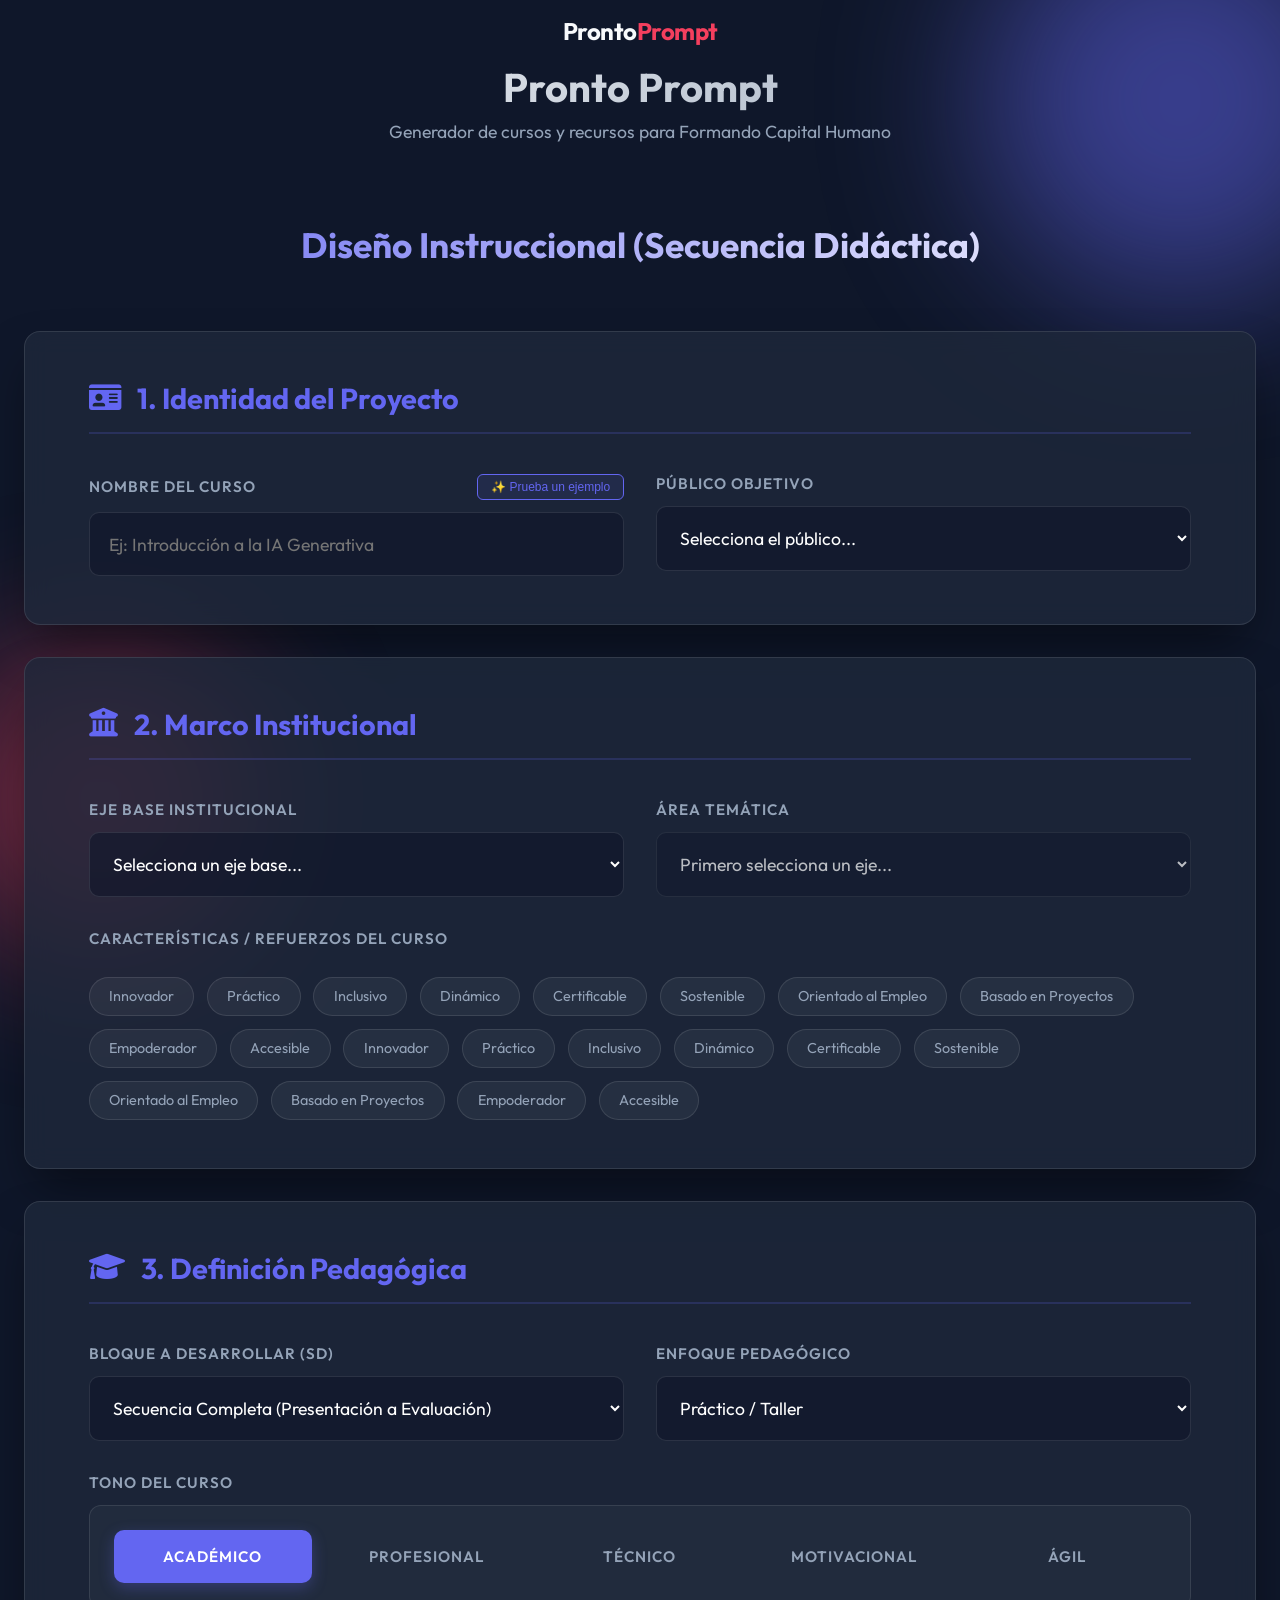
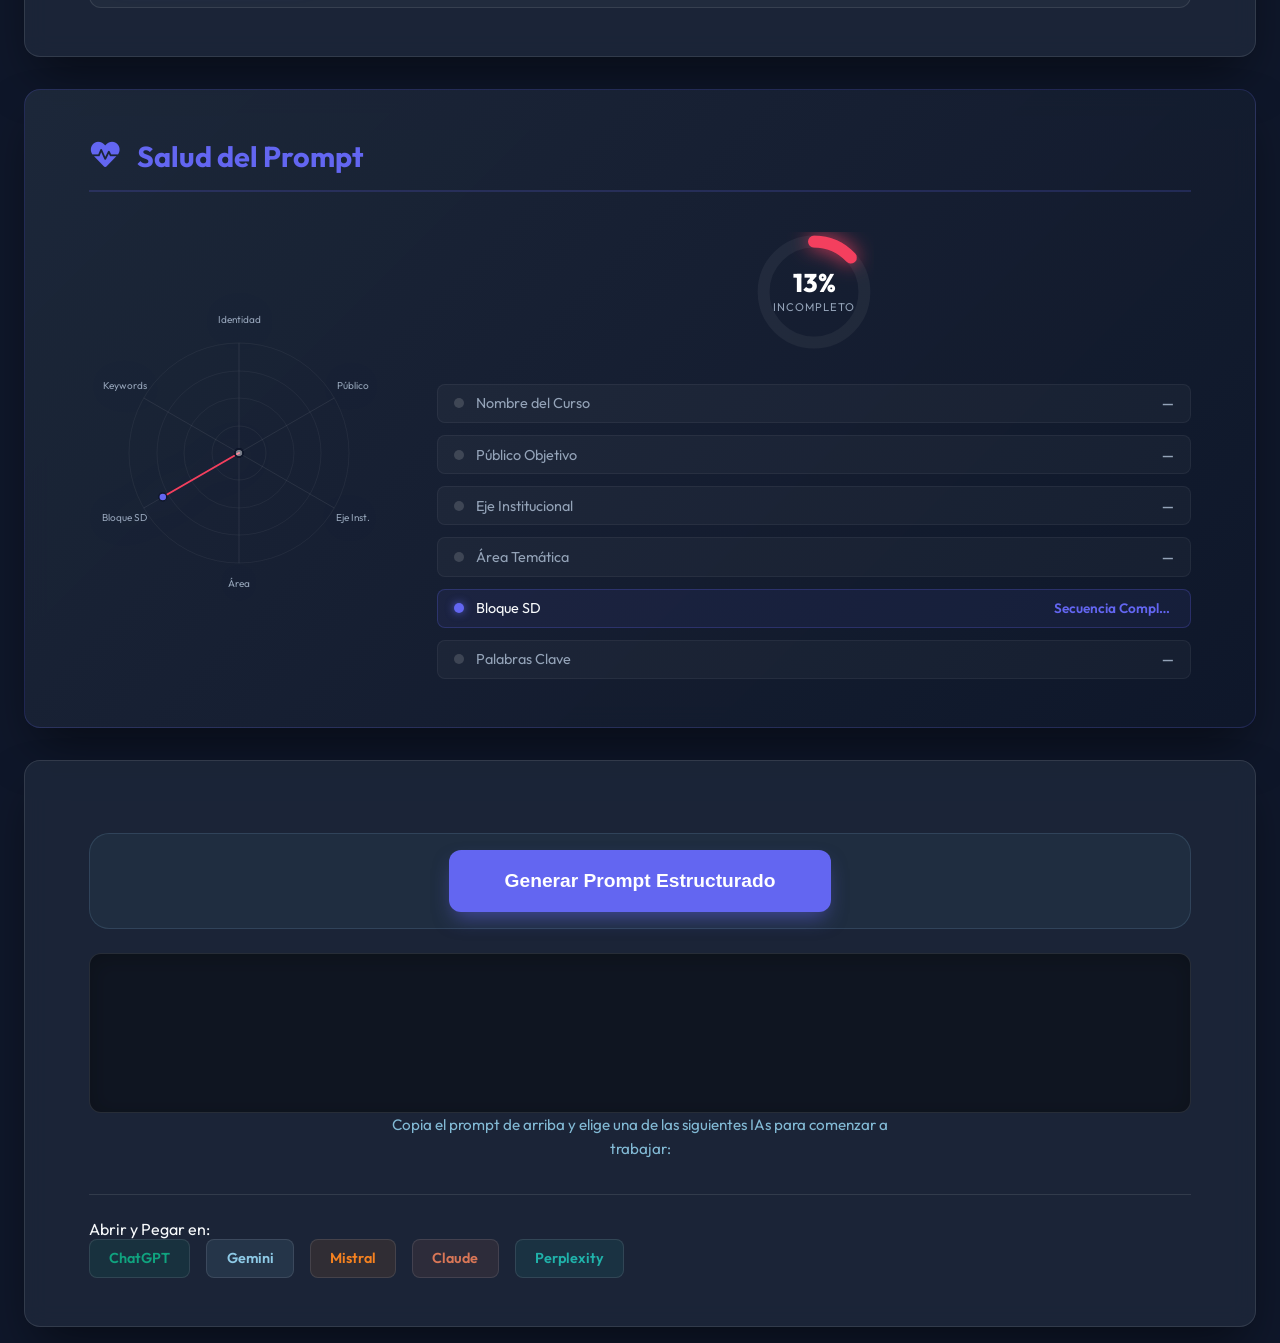
==== index.html @ 3f075fc4 "Add files via upload" ====
<!DOCTYPE html>
<html lang="es">

<head>
    <meta charset="UTF-8">
    <meta name="viewport" content="width=device-width, initial-scale=1.0">
    <title>Pronto Prompt | Formando Capital Humano</title>
    <link rel="stylesheet" href="style.css">
    <link rel="stylesheet" href="https://cdnjs.cloudflare.com/ajax/libs/font-awesome/6.0.0/css/all.min.css">
    <link rel="preconnect" href="https://fonts.googleapis.com">
    <link rel="preconnect" href="https://fonts.gstatic.com" crossorigin>
    <link href="https://fonts.googleapis.com/css2?family=Outfit:wght@300;400;600;700&display=swap" rel="stylesheet">
</head>

<body>
    <div class="background-blobs">
        <div class="blob blob-1"></div>
        <div class="blob blob-2"></div>
    </div>

    <main class="container">
        <div class="main-content">
            <header>
                <div class="logo">
                    <span class="logo-text">Pronto<span class="accent">Prompt</span></span>
                </div>
                <h1>Pronto Prompt</h1>
                <p class="subtitle">Generador de cursos y recursos para Formando Capital Humano</p>
            </header>

            <div class="section-header-main">
                <h2>Diseño Instruccional (Secuencia Didáctica)</h2>
            </div>

            <div class="sparkle-container" id="sparkle-suggestion"></div>

            <!-- Sección 1: Identidad -->
            <div class="form-card">
                <h3 class="section-title"><i class="fas fa-id-card"></i> 1. Identidad del Proyecto</h3>
                <div class="input-grid">
                    <div class="input-group">
                        <div class="label-row">
                            <label for="course-name">Nombre del Curso</label>
                            <button id="magic-fill" class="magic-btn" title="Autocompletar ejemplo">✨ Prueba
                                un ejemplo</button>
                        </div>
                        <input type="text" id="course-name" placeholder="Ej: Introducción a la IA Generativa" required>
                    </div>
                    <div class="input-group">
                        <label for="audience">Público Objetivo</label>
                        <select id="audience" required>
                            <option value="">Selecciona el público...</option>
                            <option value="beneficiarios de programas sociales">Beneficiarios de programas
                                sociales</option>
                            <option value="estudiantes">Estudiantes</option>
                            <option value="población en situación de vulnerabilidad">Población en situación
                                de vulnerabilidad</option>
                            <option value="jóvenes en búsqueda laboral">Jóvenes en búsqueda laboral</option>
                            <option value="emprendedores locales">Emprendedores locales</option>
                            <option value="adultos mayores">Adultos mayores</option>
                        </select>
                    </div>
                </div>
            </div>

            <!-- Sección 2: Marco Institucional -->
            <div class="form-card">
                <h3 class="section-title"><i class="fas fa-university"></i> 2. Marco Institucional</h3>
                <div class="input-grid">
                    <div class="input-group">
                        <label for="eje-base">Eje Base Institucional</label>
                        <select id="eje-base" required>
                            <option value="">Selecciona un eje base...</option>
                            <option value="primera-infancia">Primera infancia</option>
                            <option value="ninez-adolescencia">Niñez, adolescencia y juventud</option>
                            <option value="promocion-humana">Promoción humana</option>
                            <option value="adultos-mayores">Adultos mayores</option>
                            <option value="alimentacion-nutricion">Alimentación y nutrición</option>
                        </select>
                    </div>

                    <div class="input-group">
                        <label for="area-tematica">Área Temática</label>
                        <select id="area-tematica" required disabled>
                            <option value="">Primero selecciona un eje...</option>
                        </select>
                    </div>

                    <div class="input-group full-width">
                        <label>Características / Refuerzos del Curso</label>
                        <div id="keyword-container" class="keyword-container">
                            <span class="keyword-tag" data-value="Innovador">Innovador</span>
                            <span class="keyword-tag" data-value="Práctico">Práctico</span>
                            <span class="keyword-tag" data-value="Inclusivo">Inclusivo</span>
                            <span class="keyword-tag" data-value="Dinámico">Dinámico</span>
                            <span class="keyword-tag" data-value="Certificable">Certificable</span>
                            <span class="keyword-tag" data-value="Sostenible">Sostenible</span>
                            <span class="keyword-tag" data-value="Orientado al Empleo">Orientado al
                                Empleo</span>
                            <span class="keyword-tag" data-value="Basado en Proyectos">Basado en
                                Proyectos</span>
                            <span class="keyword-tag" data-value="Empoderador">Empoderador</span>
                            <span class="keyword-tag" data-value="Accesible">Accesible</span>
                        </div>
                    </div>
                </div>
            </div>

            <!-- Sección 3: Definición Pedagógica -->
            <div class="form-card">
                <h3 class="section-title"><i class="fas fa-graduation-cap"></i> 3. Definición Pedagógica
                </h3>
                <div class="input-grid">
                    <div class="input-group">
                        <label for="block">Bloque a Desarrollar (SD)</label>
                        <select id="block" required>
                            <option value="estructura-completa">Secuencia Completa (Presentación a
                                Evaluación)</option>
                            <option value="presentacion">Presentación y Guía SD</option>
                            <option value="bloque-1">Bloque I: Módulos PDF</option>
                            <option value="bloque-2">Bloque II: Guion Audiovisual</option>
                            <option value="evaluacion">Evaluación Integradora</option>
                        </select>
                    </div>

                    <div class="input-group">
                        <label for="pedagogy">Enfoque Pedagógico</label>
                        <select id="pedagogy">
                            <option value="práctico y basado en talleres">Práctico / Taller</option>
                            <option value="teórico y conceptual">Teórico / Analítico</option>
                            <option value="lúdico y dinámico">Lúdico / Dinámico</option>
                            <option value="vivencial y reflexivo">Vivencial / Reflexivo</option>
                        </select>
                    </div>

                    <div class="input-group full-width">
                        <label>Tono del Curso</label>
                        <div class="tone-selector">
                            <input type="radio" id="tone-academic" name="tone" value="académico y formal" checked>
                            <label for="tone-academic">Académico</label>
                            <input type="radio" id="tone-professional" name="tone" value="profesional y ejecutivo">
                            <label for="tone-professional">Profesional</label>
                            <input type="radio" id="tone-technical" name="tone" value="técnico y preciso">
                            <label for="tone-technical">Técnico</label>
                            <input type="radio" id="tone-motivational" name="tone" value="claro, motivador y cercano">
                            <label for="tone-motivational">Motivacional</label>
                            <input type="radio" id="tone-agile" name="tone" value="ágil y práctico">
                            <label for="tone-agile">Ágil</label>
                        </div>
                    </div>
                </div>
            </div>

            <!-- Widget: Salud del Prompt -->
            <div class="form-card health-widget-card">
                <h3 class="section-title"><i class="fas fa-heartbeat"></i> Salud del Prompt</h3>
                <div class="health-widget-layout">
                    <!-- Radar Chart -->
                    <div class="radar-wrapper">
                        <svg id="radar-chart" viewBox="0 0 300 300" width="300" height="300"
                            xmlns="http://www.w3.org/2000/svg">
                            <!-- Grid circles -->
                            <circle cx="150" cy="150" r="110" fill="none" stroke="rgba(255,255,255,0.05)"
                                stroke-width="1" />
                            <circle cx="150" cy="150" r="82" fill="none" stroke="rgba(255,255,255,0.05)"
                                stroke-width="1" />
                            <circle cx="150" cy="150" r="55" fill="none" stroke="rgba(255,255,255,0.05)"
                                stroke-width="1" />
                            <circle cx="150" cy="150" r="27" fill="none" stroke="rgba(255,255,255,0.05)"
                                stroke-width="1" />
                            <!-- Axis lines will be rendered by JS -->
                            <g id="radar-axes"></g>
                            <!-- Data polygon -->
                            <polygon id="radar-polygon" points="" fill="rgba(99,102,241,0.25)" stroke="#6366f1"
                                stroke-width="2" stroke-linejoin="round" />
                            <!-- Data points -->
                            <g id="radar-points"></g>
                            <!-- Labels -->
                            <g id="radar-labels"></g>
                        </svg>
                    </div>
                    <!-- Score Breakdown -->
                    <div class="health-metrics">
                        <div class="health-score-circle">
                            <svg viewBox="0 0 100 100" width="120" height="120">
                                <circle cx="50" cy="50" r="42" fill="none" stroke="rgba(255,255,255,0.05)"
                                    stroke-width="10" />
                                <circle id="score-arc" cx="50" cy="50" r="42" fill="none" stroke="#6366f1"
                                    stroke-width="10" stroke-linecap="round" stroke-dasharray="264"
                                    stroke-dashoffset="264" transform="rotate(-90 50 50)"
                                    style="transition: stroke-dashoffset 0.8s cubic-bezier(0.4,0,0.2,1), stroke 0.5s ease; filter: drop-shadow(0 0 8px #6366f1)" />
                            </svg>
                            <div class="score-label">
                                <span id="score-number">0%</span>
                                <small id="score-status">Incompleto</small>
                            </div>
                        </div>
                        <div class="metrics-list">
                            <div class="metric-item" id="metric-nombre">
                                <span class="metric-dot inactive"></span>
                                <span class="metric-name">Nombre del Curso</span>
                                <span class="metric-val">—</span>
                            </div>
                            <div class="metric-item" id="metric-publico">
                                <span class="metric-dot inactive"></span>
                                <span class="metric-name">Público Objetivo</span>
                                <span class="metric-val">—</span>
                            </div>
                            <div class="metric-item" id="metric-eje">
                                <span class="metric-dot inactive"></span>
                                <span class="metric-name">Eje Institucional</span>
                                <span class="metric-val">—</span>
                            </div>
                            <div class="metric-item" id="metric-area">
                                <span class="metric-dot inactive"></span>
                                <span class="metric-name">Área Temática</span>
                                <span class="metric-val">—</span>
                            </div>
                            <div class="metric-item" id="metric-bloque">
                                <span class="metric-dot inactive"></span>
                                <span class="metric-name">Bloque SD</span>
                                <span class="metric-val">—</span>
                            </div>
                            <div class="metric-item" id="metric-keywords">
                                <span class="metric-dot inactive"></span>
                                <span class="metric-name">Palabras Clave</span>
                                <span class="metric-val">—</span>
                            </div>
                        </div>
                    </div>
                </div>
            </div>

            <section id="result-section" class="result-card">
                <div class="result-actions">
                    <button id="generate-btn" class="primary-btn large">Generar Prompt Estructurado</button>
                </div>

                <div class="prompt-output" id="prompt-output"></div>

                <div id="copy-container" class="copy-container hidden">
                    <button id="copy-btn" class="primary-btn large secondary">Copiar Prompt</button>
                </div>

                <div id="ai-actions" class="hidden">
                    <p class="copy-instruction">Copia el prompt de arriba y elige una de las siguientes IAs para
                        comenzar a trabajar:</p>
                </div>

                <div id="ai-links" class="ai-links hidden">
                    <p>Abrir y Pegar en:</p>
                    <div class="links-grid">
                        <a href="https://chat.openai.com" target="_blank" class="ai-link-btn gpt">ChatGPT</a>
                        <a href="https://gemini.google.com" target="_blank" class="ai-link-btn gemini">Gemini</a>
                        <a href="https://mistral.ai" target="_blank" class="ai-link-btn mistral">Mistral</a>
                        <a href="https://claude.ai" target="_blank" class="ai-link-btn claude">Claude</a>
                        <a href="https://www.perplexity.ai" target="_blank"
                            class="ai-link-btn perplexity">Perplexity</a>
                    </div>
                </div>
            </section>
    </main>


    <script src="script.js"></script>
</body>

</html>
---- style.css ----
:root {
    --primary: #6366f1;
    --primary-hover: #4f46e5;
    --accent: #f43f5e;
    --bg-dark: #0f172a;
    --surface: #1e293b;
    --card-bg: rgba(30, 41, 59, 0.8);
    --text-main: #f8fafc;
    --text-muted: #94a3b8;
    --border: rgba(255, 255, 255, 0.1);
    --radius: 16px;
    --celeste: #8ecae6;
    --shadow: 0 10px 30px -5px rgba(0, 0, 0, 0.3);
}

* {
    margin: 0;
    padding: 0;
    box-sizing: border-box;
}

body {
    font-family: 'Outfit', sans-serif;
    background-color: var(--bg-dark);
    color: var(--text-main);
    min-height: 100vh;
    display: flex;
    justify-content: center;
    width: 100%;
    margin: 0;
    overflow-x: hidden;
}

.background-blobs {
    position: fixed;
    top: 0;
    left: 0;
    width: 100%;
    height: 100%;
    z-index: -1;
    filter: blur(80px);
    opacity: 0.5;
}

.blob {
    position: absolute;
    border-radius: 50%;
}

.blob-1 {
    width: 400px;
    height: 400px;
    background: var(--primary);
    top: -100px;
    right: -100px;
    animation: move 20s infinite alternate;
}

.blob-2 {
    width: 300px;
    height: 300px;
    background: var(--accent);
    bottom: -50px;
    left: -50px;
    animation: move 15s infinite alternate-reverse;
}

@keyframes move {
    from {
        transform: translate(0, 0);
    }

    to {
        transform: translate(100px, 100px);
    }
}

.container {
    width: 100%;
    max-width: 100% !important;
    padding: 1rem 1.5rem;
    display: flex;
    flex-direction: column;
    gap: 2rem;
    margin: 0;
}



.sparkle-container {
    position: absolute;
    top: 5px;
    right: 5px;
    display: flex;
    gap: 0.5rem;
    pointer-events: none;
}

@keyframes fadeInLeft {
    from {
        opacity: 0;
        transform: translateX(-30px);
    }

    to {
        opacity: 1;
        transform: translateX(0);
    }
}

.main-content {
    display: flex;
    flex-direction: column;
    gap: 2rem;
}

header {
    text-align: center;
    margin-bottom: 3rem;
    animation: fadeInDown 0.8s ease-out;
}

.logo {
    display: flex;
    justify-content: center;
    margin-bottom: 1rem;
}

.logo-text {
    font-size: 1.5rem;
    font-weight: 700;
    letter-spacing: -0.5px;
}

.accent {
    color: var(--accent);
}

header h1 {
    font-size: 2.5rem;
    font-weight: 700;
    margin-bottom: 0.5rem;
    background: linear-gradient(135deg, #fff 0%, #94a3b8 100%);
    -webkit-background-clip: text;
    background-clip: text;
    -webkit-text-fill-color: transparent;
}

header .subtitle {
    color: var(--text-muted);
    font-size: 1.1rem;
}

.generator-card,
.result-card,
.form-card {
    background: var(--card-bg);
    backdrop-filter: blur(12px);
    border: 1px solid var(--border);
    border-radius: var(--radius);
    padding: 3rem 4rem;
    box-shadow: 0 25px 50px -12px rgba(0, 0, 0, 0.5);
    animation: scaleIn 0.5s ease-out;
    position: relative;
    width: 100%;
    max-width: none !important;
    box-sizing: border-box;
}

.section-header-main {
    text-align: center;
    margin-bottom: 2rem;
    width: 100%;
}

.section-header-main h2 {
    font-size: 2.2rem;
    background: linear-gradient(135deg, var(--primary) 0%, #fff 100%);
    -webkit-background-clip: text;
    background-clip: text;
    -webkit-text-fill-color: transparent;
    font-weight: 700;
}

.form-sections {
    display: flex;
    flex-direction: column;
    gap: 2.5rem;
}

.form-card:hover {
    background: rgba(45, 55, 72, 0.9);
    transform: translateY(-5px);
    box-shadow: 0 30px 60px -12px rgba(0, 0, 0, 0.6);
}

.section-title {
    font-size: 1.8rem;
    color: var(--primary);
    margin-bottom: 2.5rem;
    display: flex;
    align-items: center;
    gap: 1rem;
    border-bottom: 2px solid rgba(99, 102, 241, 0.2);
    padding-bottom: 1rem;
}

.input-grid {
    display: grid;
    grid-template-columns: repeat(2, 1fr);
    gap: 2rem;
}

/* Responsividad Avanzada */
@media (max-width: 1200px) {
    .container {
        display: flex;
        flex-direction: column;
    }

    .main-content {
        order: 1;
    }
}

@media (max-width: 1024px) {
    .container {
        padding: 1.5rem;
    }
}

@media (max-width: 992px) {

    .generator-card,
    .result-card {
        padding: 2.5rem;
    }
}

@media (max-width: 768px) {
    .container {
        padding: 1rem;
    }

    .dashboard-card,
    .generator-card,
    .result-card {
        padding: 1.5rem;
    }

    header h1 {
        font-size: 2rem;
    }

    .input-grid {
        grid-template-columns: 1fr;
    }

    .form-card {
        padding: 1.5rem;
    }

    .section-title {
        font-size: 1.1rem;
    }
}

@media (max-width: 320px) {
    .container {
        padding: 0.5rem;
    }

    header h1 {
        font-size: 1.5rem;
    }

    .dashboard-card,
    .generator-card,
    .result-card {
        padding: 1rem;
        border-radius: 10px;
    }

    .primary-btn.large {
        padding: 1rem;
        font-size: 1rem;
        min-width: 100%;
    }
}

.input-group {
    display: flex;
    flex-direction: column;
    gap: 0.8rem;
}

.input-group.full-width {
    grid-column: 1 / -1;
}

.label-row {
    display: flex;
    justify-content: space-between;
    align-items: center;
}

label {
    font-weight: 600;
    font-size: 0.95rem;
    color: var(--text-muted);
    text-transform: uppercase;
    letter-spacing: 1px;
}

.magic-btn {
    background: rgba(99, 102, 241, 0.1);
    border: 1px solid var(--primary);
    color: var(--primary);
    padding: 0.3rem 0.8rem;
    border-radius: 6px;
    font-size: 0.75rem;
    cursor: pointer;
    transition: all 0.3s ease;
}

.magic-btn:hover {
    background: var(--primary);
    color: white;
    box-shadow: 0 0 15px rgba(99, 102, 241, 0.4);
}

input,
textarea,
select {
    background: rgba(15, 23, 42, 0.6);
    border: 1px solid var(--border);
    border-radius: 10px;
    padding: 1.2rem;
    color: #fff;
    font-family: inherit;
    font-size: 1.1rem;
    transition: all 0.3s ease;
    width: 100%;
}

input:focus,
textarea:focus,
select:focus {
    outline: none;
    border-color: var(--primary);
    box-shadow: 0 0 0 4px rgba(99, 102, 241, 0.15);
    background: rgba(15, 23, 42, 0.8);
}

.keyword-container {
    display: flex;
    flex-wrap: wrap;
    gap: 0.8rem;
    margin-top: 0.8rem;
}

.keyword-tag {
    background: rgba(255, 255, 255, 0.05);
    border: 1px solid var(--border);
    padding: 0.6rem 1.2rem;
    border-radius: 25px;
    font-size: 0.9rem;
    color: var(--text-muted);
    cursor: pointer;
    transition: all 0.3s ease;
}

.keyword-tag:hover {
    background: rgba(255, 255, 255, 0.1);
    border-color: rgba(99, 102, 241, 0.4);
    transform: translateY(-2px);
}

.keyword-tag.active {
    background: var(--primary);
    color: white;
    box-shadow: 0 5px 15px rgba(99, 102, 241, 0.4);
    border-color: transparent;
}

.tone-selector {
    display: flex;
    flex-wrap: wrap;
    background: rgba(0, 0, 0, 0.3);
    padding: 0.6rem;
    border-radius: 12px;
    gap: 0.6rem;
    width: 100%;
}

.tone-selector input {
    display: none;
}

.tone-selector label {
    flex: 1;
    min-width: 120px;
    text-align: center;
    padding: 1rem 0.5rem;
    border-radius: 10px;
    cursor: pointer;
    font-size: 0.95rem;
    transition: all 0.3s ease;
    border: 1px solid transparent;
    color: var(--text-muted);
}

.tone-selector label:hover {
    background: rgba(255, 255, 255, 0.05);
}

.tone-selector input:checked+label {
    background: var(--primary);
    color: white;
    box-shadow: 0 5px 15px rgba(99, 102, 241, 0.3);
    font-weight: 600;
}

@media (max-width: 600px) {
    .tone-selector label {
        min-width: 100%;
        padding: 1.2rem;
    }
}

.actions {
    margin-top: 2rem;
    display: flex;
    justify-content: center;
}

.primary-btn {
    background: var(--primary);
    color: white;
    border: none;
    padding: 1rem 3rem;
    font-size: 1.1rem;
    font-weight: 700;
    border-radius: 12px;
    cursor: pointer;
    box-shadow: 0 10px 20px -5px rgba(99, 102, 241, 0.5);
    transition: all 0.3s ease;
}

.structure-preview {
    font-size: 0.8rem;
    color: var(--text-muted);
}

.tree-node {
    padding: 0.5rem;
    border-radius: 8px;
    margin-bottom: 0.3rem;
    transition: all 0.3s ease;
    border-left: 2px solid transparent;
}

.health-indicator-container {
    display: flex;
    flex-direction: column;
    align-items: center;
    padding: 1rem 0;
}

.health-gauge {
    position: relative;
    width: 120px;
    height: 120px;
    margin-bottom: 1rem;
}

.health-gauge svg {
    transform: rotate(-90deg);
}

.gauge-bg {
    fill: none;
    stroke: rgba(255, 255, 255, 0.05);
    stroke-width: 8;
}

.gauge-value {
    fill: none;
    stroke: var(--celeste);
    stroke-width: 8;
    stroke-linecap: round;
    stroke-dasharray: 283;
    stroke-dashoffset: 283;
    transition: stroke-dashoffset 0.8s cubic-bezier(0.4, 0, 0.2, 1), stroke 0.5s ease;
    filter: drop-shadow(0 0 5px var(--celeste));
}

.health-percentage {
    position: absolute;
    top: 50%;
    left: 50%;
    transform: translate(-50%, -50%);
    font-size: 1.5rem;
    font-weight: 700;
    color: white;
}

.health-status-label {
    font-size: 1.1rem;
    font-weight: 700;
    margin-bottom: 0.3rem;
    color: var(--celeste);
    text-transform: uppercase;
    letter-spacing: 1px;
}

.health-description {
    font-size: 0.75rem;
    color: var(--text-muted);
    text-align: center;
}

@keyframes pulseGlow {
    0% {
        box-shadow: 0 0 0 0 rgba(99, 102, 241, 0.7);
    }

    70% {
        box-shadow: 0 0 0 15px rgba(99, 102, 241, 0);
    }

    100% {
        box-shadow: 0 0 0 0 rgba(99, 102, 241, 0);
    }
}

/* ===== HEALTH WIDGET ===== */
.health-widget-card {
    background: linear-gradient(135deg, rgba(30, 41, 59, 0.9) 0%, rgba(15, 23, 42, 0.95) 100%);
    border: 1px solid rgba(99, 102, 241, 0.2) !important;
}

.health-widget-layout {
    display: flex;
    align-items: center;
    justify-content: space-around;
    gap: 3rem;
    flex-wrap: wrap;
}

.radar-wrapper {
    flex-shrink: 0;
    filter: drop-shadow(0 0 20px rgba(99, 102, 241, 0.15));
}

#radar-chart {
    overflow: visible;
}

.health-metrics {
    display: flex;
    flex-direction: column;
    align-items: center;
    gap: 2rem;
    flex: 1;
    min-width: 240px;
}

.health-score-circle {
    position: relative;
    display: flex;
    align-items: center;
    justify-content: center;
}

.score-label {
    position: absolute;
    text-align: center;
    display: flex;
    flex-direction: column;
    align-items: center;
}

#score-number {
    font-size: 1.6rem;
    font-weight: 800;
    color: white;
    line-height: 1;
}

#score-status {
    font-size: 0.7rem;
    color: var(--text-muted);
    text-transform: uppercase;
    letter-spacing: 1px;
    margin-top: 4px;
}

.metrics-list {
    display: flex;
    flex-direction: column;
    gap: 0.75rem;
    width: 100%;
}

.metric-item {
    display: flex;
    align-items: center;
    gap: 0.75rem;
    padding: 0.6rem 1rem;
    border-radius: 8px;
    background: rgba(255, 255, 255, 0.03);
    border: 1px solid rgba(255, 255, 255, 0.05);
    transition: all 0.4s ease;
}

.metric-item.active {
    background: rgba(99, 102, 241, 0.08);
    border-color: rgba(99, 102, 241, 0.25);
}

.metric-dot {
    width: 10px;
    height: 10px;
    border-radius: 50%;
    flex-shrink: 0;
    transition: all 0.4s ease;
}

.metric-dot.inactive {
    background: rgba(255, 255, 255, 0.15);
}

.metric-dot.active {
    background: #6366f1;
    box-shadow: 0 0 8px rgba(99, 102, 241, 0.8);
}

.metric-dot.excellent {
    background: #10b981;
    box-shadow: 0 0 8px rgba(16, 185, 129, 0.8);
}

.metric-name {
    flex: 1;
    font-size: 0.9rem;
    color: var(--text-muted);
    transition: color 0.4s ease;
}

.metric-item.active .metric-name {
    color: var(--text-main);
}

.metric-val {
    font-size: 0.85rem;
    font-weight: 600;
    color: var(--text-muted);
    max-width: 120px;
    overflow: hidden;
    text-overflow: ellipsis;
    white-space: nowrap;
    transition: color 0.4s ease;
}

.metric-item.active .metric-val {
    color: #6366f1;
}

.metric-item.excellent .metric-val {
    color: #10b981;
}

@media (max-width: 768px) {
    .health-widget-layout {
        flex-direction: column;
        align-items: center;
    }
}

/* ===== END HEALTH WIDGET ===== */

.result-actions {
    margin: 1.5rem 0;
    display: flex;
    flex-direction: column;
    align-items: center;
    gap: 1.5rem;
    padding: 1rem;
    background: rgba(142, 202, 230, 0.05);
    border-radius: 20px;
    border: 1px solid rgba(142, 202, 230, 0.15);
    animation: fadeIn 0.8s ease-out;
}

.copy-container {
    margin: 2rem 0;
    display: flex;
    justify-content: center;
    width: 100%;
}

.copy-container.hidden {
    display: none;
}

.button-group {
    display: flex;
    gap: 1.5rem;
    flex-wrap: wrap;
    justify-content: center;
    width: 100%;
    margin-bottom: 2rem;
}

.copy-instruction {
    font-size: 0.95rem;
    color: var(--celeste);
    text-align: center;
    max-width: 500px;
    line-height: 1.6;
    opacity: 0.9;
    margin: 0 auto;
}

.primary-btn.large {
    padding: 1.25rem 3.5rem;
    font-size: 1.2rem;
    min-width: 260px;
    width: auto;
}

.prompt-output {
    background: rgba(0, 0, 0, 0.4);
    min-height: 160px;
    padding: 2.5rem;
    border-radius: 12px;
    font-family: 'Consolas', monospace;
    white-space: pre-wrap;
    line-height: 1.7;
    border: 1px solid var(--border);
    position: relative;
    color: #e2e8f0;
    font-size: 1.05rem;
    box-shadow: inset 0 4px 20px rgba(0, 0, 0, 0.2);
}

.typing::after {
    content: '_';
    animation: blink 0.8s infinite;
}

@keyframes blink {
    50% {
        opacity: 0;
    }
}

.ai-links {
    margin-top: 2rem;
    border-top: 1px solid var(--border);
    padding-top: 1.5rem;
}

.links-grid {
    display: flex;
    gap: 1rem;
    flex-wrap: wrap;
}

.ai-link-btn {
    text-decoration: none;
    padding: 0.6rem 1.2rem;
    border-radius: 8px;
    font-weight: 600;
    font-size: 0.9rem;
    border: 1px solid rgba(255, 255, 255, 0.1);
}

.ai-link-btn.gpt {
    color: #10a37f;
    background: rgba(16, 163, 127, 0.1);
}

.google-ai-btn {
    background: linear-gradient(90deg, #4285f4, #ea4335, #fbbc05, #34a853) !important;
    background-size: 300% 100% !important;
    animation: gradientMove 5s infinite alternate !important;
    border: none !important;
    box-shadow: 0 10px 25px -5px rgba(66, 133, 244, 0.4) !important;
}

@keyframes gradientMove {
    0% {
        background-position: 0% 50%;
    }

    100% {
        background-position: 100% 50%;
    }
}

@keyframes pulseGlow {
    0% {
        box-shadow: 0 0 0 0 rgba(99, 102, 241, 0.4);
    }

    70% {
        box-shadow: 0 0 0 15px rgba(99, 102, 241, 0);
    }

    100% {
        box-shadow: 0 0 0 0 rgba(99, 102, 241, 0);
    }
}

.ai-link-btn.gemini {
    color: var(--celeste);
    background: rgba(142, 202, 230, 0.1);
}

.ai-link-btn.mistral {
    color: #f58220;
    background: rgba(245, 130, 32, 0.1);
}

.ai-link-btn.claude {
    color: #d97757;
    background: rgba(217, 119, 87, 0.1);
}

.ai-link-btn.perplexity {
    color: #20b2aa;
    background: rgba(32, 178, 170, 0.1);
}

.tone-selector {
    display: flex;
    flex-wrap: wrap;
    gap: 1rem;
    background: rgba(255, 255, 255, 0.03);
    padding: 1.5rem;
    border-radius: 12px;
    border: 1px solid var(--border);
}

.keyword-container {
    display: flex;
    flex-wrap: wrap;
    gap: 0.8rem;
    margin-top: 1rem;
}

/* --- RESPONSIVIDAD EXPERTA --- */

/* Desktop / Tablet Pro (1024px+) */
@media (min-width: 1024px) {
    .sidebar-dashboard {
        grid-template-columns: 1fr 1fr;
    }

    .container {
        max-width: none !important;
        width: 100%;
    }
}

/* Tablet (768px - 1023px) */
@media (max-width: 1023px) {
    .sidebar-dashboard {
        grid-template-columns: 1fr;
    }

    .dashboard-card,
    .generator-card,
    .result-card {
        padding: 2rem;
    }
}

/* Mobile Large (768px) */
@media (max-width: 768px) {
    .container {
        padding: 1rem;
    }

    header h1 {
        font-size: 2.2rem;
    }

    .input-grid {
        grid-template-columns: 1fr;
    }

    .primary-btn.large {
        padding: 1.2rem;
        min-width: 100%;
        font-size: 1.1rem;
    }
}

/* Mobile Small (320px) */
@media (max-width: 320px) {
    .container {
        padding: 0.5rem;
    }

    header h1 {
        font-size: 1.6rem;
    }

    .dashboard-card,
    .generator-card,
    .result-card {
        padding: 1rem;
        border-radius: 10px;
    }

    .section-title {
        font-size: 1rem;
    }

    .logo-text {
        font-size: 1.2rem;
    }

    .prompt-output {
        padding: 1.5rem;
        font-size: 0.95rem;
    }
}

/* Reset fixed width inputs */
input,
select,
textarea {
    max-width: 100%;
}
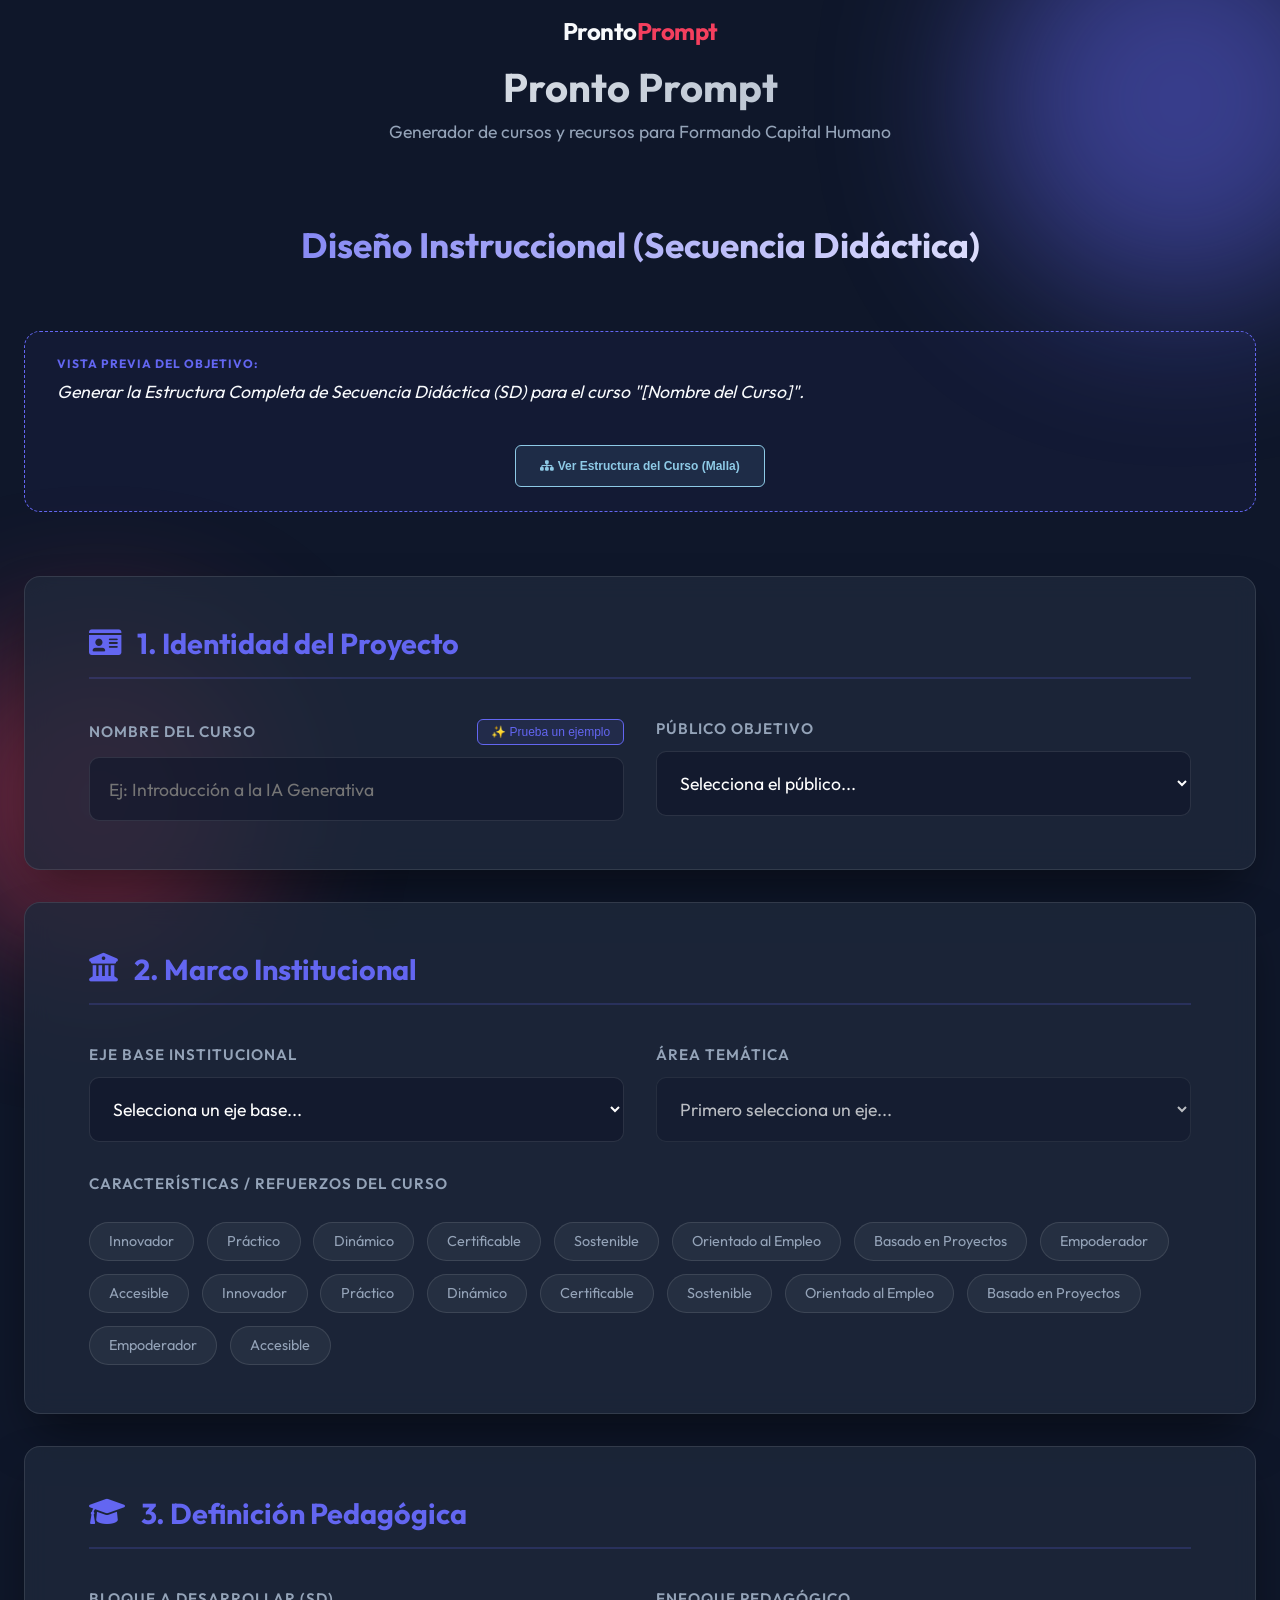
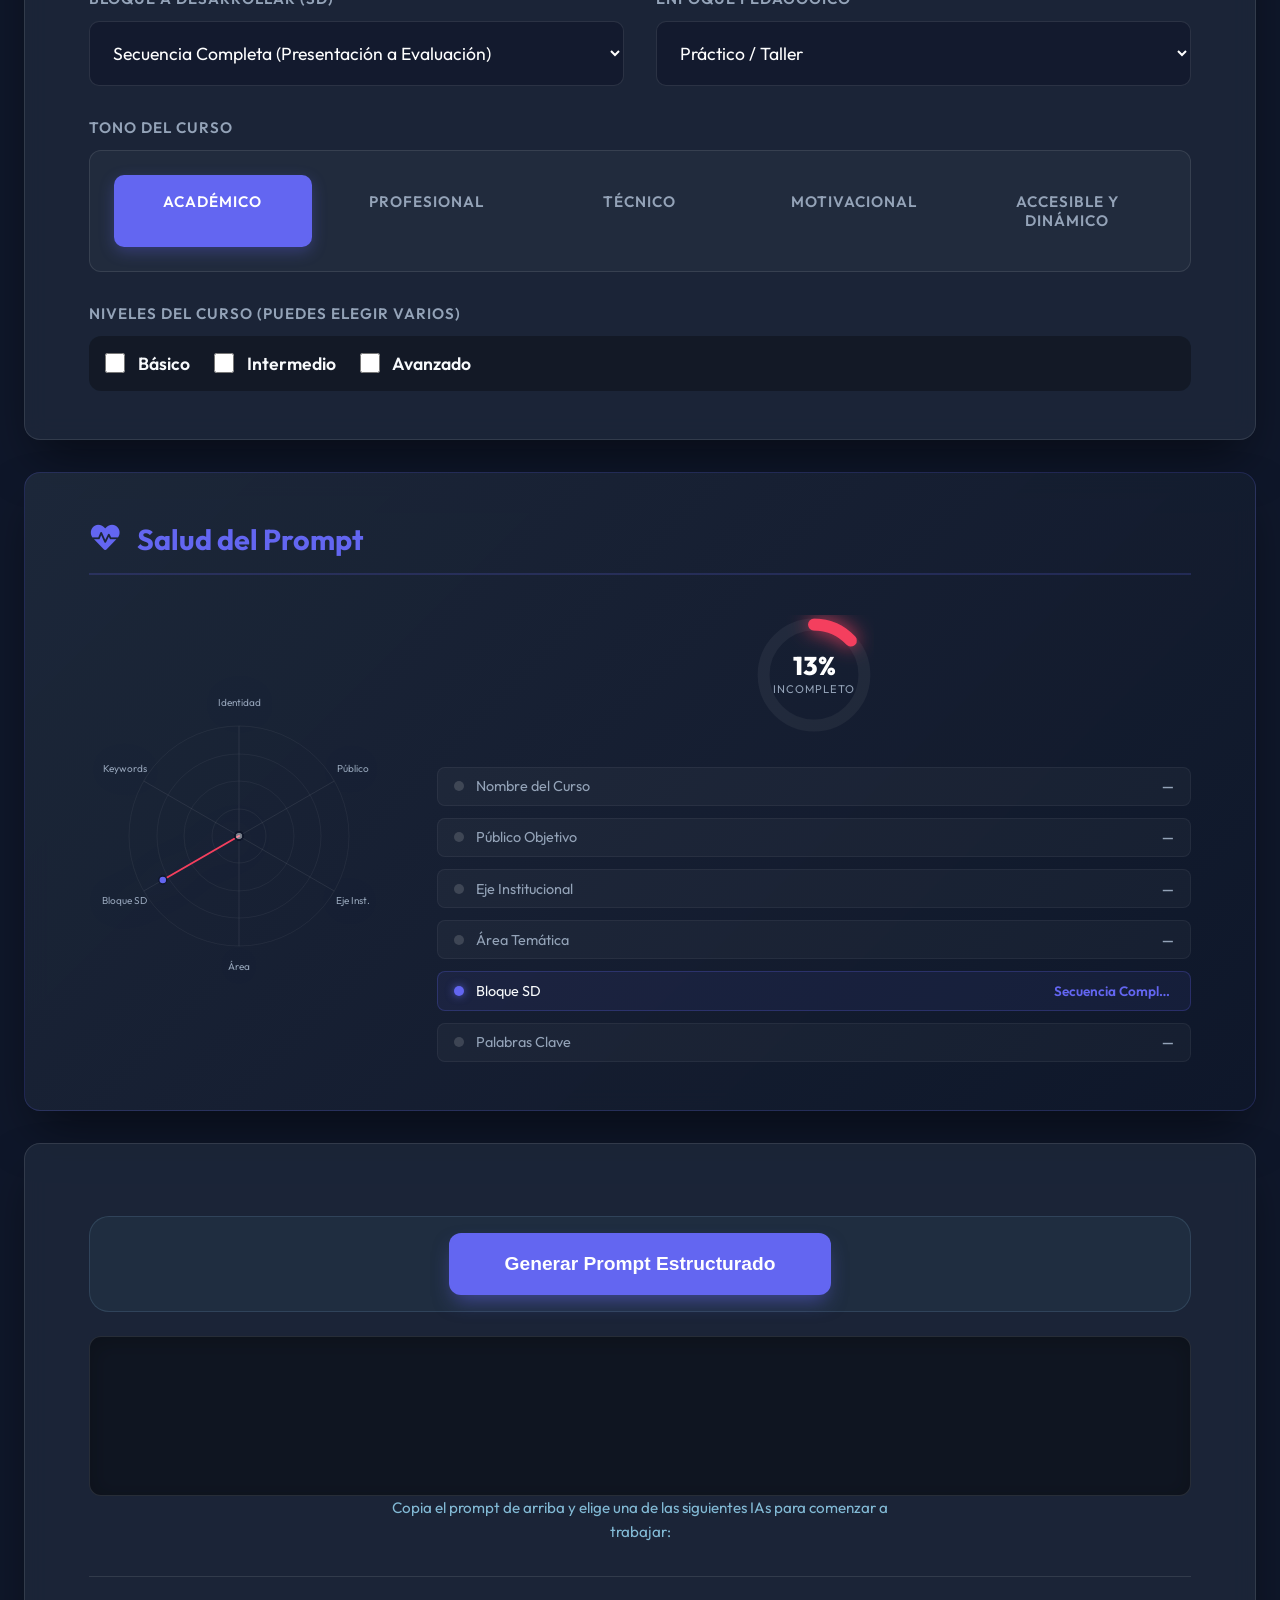
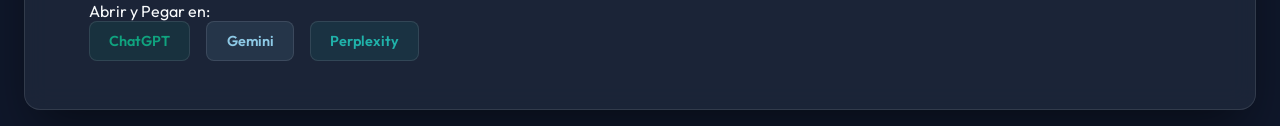
==== commit 5b9a5d5f: "Add files via upload" ====
--- a/index.html
+++ b/index.html
@@ -34,6 +34,26 @@
 
             <div class="sparkle-container" id="sparkle-suggestion"></div>
 
+            <div id="preview-container" class="preview-card">
+                <span class="preview-label">Vista Previa del Objetivo:</span>
+                <p id="objective-preview">Completa los campos para previsualizar el objetivo...</p>
+                <div class="preview-actions">
+                    <button id="view-malla-btn" class="magic-btn secondary-magic"><i class="fas fa-sitemap"></i> Ver Estructura del Curso (Malla)</button>
+                </div>
+            </div>
+
+            <!-- Modal para Malla Curricular -->
+            <div id="malla-modal" class="malla-modal hidden">
+                <div class="malla-content">
+                    <div class="malla-header">
+                        <h3><i class="fas fa-project-diagram"></i> Mapa Mental del Curso</h3>
+                        <button id="close-malla" class="close-btn">&times;</button>
+                    </div>
+                    <div id="malla-tree" class="malla-tree"></div>
+                    <p class="malla-footer">Esta estructura se incluirá automáticamente en tu prompt para guiar a la IA.</p>
+                </div>
+            </div>
+
             <!-- Sección 1: Identidad -->
             <div class="form-card">
                 <h3 class="section-title"><i class="fas fa-id-card"></i> 1. Identidad del Proyecto</h3>
@@ -45,6 +65,7 @@
                                 un ejemplo</button>
                         </div>
                         <input type="text" id="course-name" placeholder="Ej: Introducción a la IA Generativa" required>
+                        <div id="compliance-alert" class="compliance-alert hidden"></div>
                     </div>
                     <div class="input-group">
                         <label for="audience">Público Objetivo</label>
@@ -58,6 +79,7 @@
                             <option value="jóvenes en búsqueda laboral">Jóvenes en búsqueda laboral</option>
                             <option value="emprendedores locales">Emprendedores locales</option>
                             <option value="adultos mayores">Adultos mayores</option>
+                            <option value="ATP (Apto para Todo Público)">ATP (Apto para Todo Público)</option>
                         </select>
                     </div>
                 </div>
@@ -71,11 +93,10 @@
                         <label for="eje-base">Eje Base Institucional</label>
                         <select id="eje-base" required>
                             <option value="">Selecciona un eje base...</option>
-                            <option value="primera-infancia">Primera infancia</option>
-                            <option value="ninez-adolescencia">Niñez, adolescencia y juventud</option>
-                            <option value="promocion-humana">Promoción humana</option>
-                            <option value="adultos-mayores">Adultos mayores</option>
-                            <option value="alimentacion-nutricion">Alimentación y nutrición</option>
+                            <option value="promocion-humana">Desarrollo Personal / Promoción humana</option>
+                            <option value="comercializacion">Comercialización / Habilidades emprendedoras</option>
+                            <option value="habilidades-digitales">Habilidades digitales</option>
+                            <option value="ia">Inteligencia Artificial (IA)</option>
                         </select>
                     </div>
 
@@ -91,7 +112,6 @@
                         <div id="keyword-container" class="keyword-container">
                             <span class="keyword-tag" data-value="Innovador">Innovador</span>
                             <span class="keyword-tag" data-value="Práctico">Práctico</span>
-                            <span class="keyword-tag" data-value="Inclusivo">Inclusivo</span>
                             <span class="keyword-tag" data-value="Dinámico">Dinámico</span>
                             <span class="keyword-tag" data-value="Certificable">Certificable</span>
                             <span class="keyword-tag" data-value="Sostenible">Sostenible</span>
@@ -144,8 +164,26 @@
                             <label for="tone-technical">Técnico</label>
                             <input type="radio" id="tone-motivational" name="tone" value="claro, motivador y cercano">
                             <label for="tone-motivational">Motivacional</label>
-                            <input type="radio" id="tone-agile" name="tone" value="ágil y práctico">
-                            <label for="tone-agile">Ágil</label>
+                            <input type="radio" id="tone-agile" name="tone" value="accesible y dinámico">
+                            <label for="tone-agile">Accesible y Dinámico</label>
+                        </div>
+                    </div>
+
+                    <div class="input-group full-width">
+                        <label>Niveles del Curso (Puedes elegir varios)</label>
+                        <div class="level-selector">
+                            <div class="checkbox-group">
+                                <input type="checkbox" id="level-basic" name="level" value="Básico">
+                                <label for="level-basic">Básico</label>
+                            </div>
+                            <div class="checkbox-group">
+                                <input type="checkbox" id="level-intermediate" name="level" value="Intermedio">
+                                <label for="level-intermediate">Intermedio</label>
+                            </div>
+                            <div class="checkbox-group">
+                                <input type="checkbox" id="level-advanced" name="level" value="Avanzado">
+                                <label for="level-advanced">Avanzado</label>
+                            </div>
                         </div>
                     </div>
                 </div>
@@ -251,9 +289,8 @@
                     <p>Abrir y Pegar en:</p>
                     <div class="links-grid">
                         <a href="https://chat.openai.com" target="_blank" class="ai-link-btn gpt">ChatGPT</a>
-                        <a href="https://gemini.google.com" target="_blank" class="ai-link-btn gemini">Gemini</a>
-                        <a href="https://mistral.ai" target="_blank" class="ai-link-btn mistral">Mistral</a>
-                        <a href="https://claude.ai" target="_blank" class="ai-link-btn claude">Claude</a>
+                        <a href="https://gemini.google.com" target="_blank" id="copy-gemini-btn"
+                            class="ai-link-btn gemini">Gemini</a>
                         <a href="https://www.perplexity.ai" target="_blank"
                             class="ai-link-btn perplexity">Perplexity</a>
                     </div>
--- a/style.css
+++ b/style.css
@@ -165,6 +165,33 @@
     width: 100%;
     max-width: none !important;
     box-sizing: border-box;
+    transition: all 0.3s ease;
+}
+
+.preview-card {
+    background: rgba(99, 102, 241, 0.05);
+    border: 1px dashed var(--primary);
+    border-radius: var(--radius);
+    padding: 1.5rem 2rem;
+    margin-bottom: 2rem;
+    animation: fadeIn 0.8s ease-out;
+}
+
+.preview-label {
+    display: block;
+    font-size: 0.75rem;
+    text-transform: uppercase;
+    letter-spacing: 1px;
+    color: var(--primary);
+    font-weight: 700;
+    margin-bottom: 0.5rem;
+}
+
+#objective-preview {
+    font-size: 1.1rem;
+    color: var(--text-main);
+    line-height: 1.5;
+    font-style: italic;
 }
 
 .section-header-main {
@@ -209,6 +236,17 @@
     display: grid;
     grid-template-columns: repeat(2, 1fr);
     gap: 2rem;
+}
+
+/* Ultra Wide Screen Support */
+@media (min-width: 1600px) {
+    .input-grid {
+        grid-template-columns: repeat(3, 1fr);
+    }
+
+    .input-group.full-width {
+        grid-column: 1 / -1;
+    }
 }
 
 /* Responsividad Avanzada */
@@ -426,6 +464,38 @@
         min-width: 100%;
         padding: 1.2rem;
     }
+}
+
+.level-selector {
+    display: flex;
+    flex-wrap: wrap;
+    background: rgba(0, 0, 0, 0.3);
+    padding: 1rem;
+    border-radius: 12px;
+    gap: 1.5rem;
+    width: 100%;
+}
+
+.checkbox-group {
+    display: flex;
+    align-items: center;
+    gap: 0.8rem;
+    cursor: pointer;
+}
+
+.checkbox-group input[type="checkbox"] {
+    width: 20px;
+    height: 20px;
+    cursor: pointer;
+    accent-color: var(--primary);
+}
+
+.checkbox-group label {
+    cursor: pointer;
+    text-transform: none;
+    letter-spacing: normal;
+    font-size: 1.1rem;
+    color: var(--text-main);
 }
 
 .actions {
@@ -935,4 +1005,229 @@
 select,
 textarea {
     max-width: 100%;
-}+}
+
+/* Compliance Alert */
+.compliance-alert {
+    background: rgba(245, 158, 11, 0.1);
+    border: 1px solid rgba(245, 158, 11, 0.3);
+    border-radius: 8px;
+    padding: 0.8rem 1rem;
+    margin-top: 0.5rem;
+    font-size: 0.85rem;
+    color: #f59e0b;
+    animation: fadeInDown 0.3s ease-out;
+    line-height: 1.4;
+}
+
+.compliance-alert i {
+    margin-right: 0.5rem;
+}
+
+.compliance-alert span {
+    color: #10b981;
+    font-weight: 600;
+    display: block;
+    margin-top: 0.2rem;
+}
+
+.compliance-alert.hidden {
+    display: none;
+}
+
+/* Mental Map Modal */
+.malla-modal {
+    position: fixed;
+    top: 0;
+    left: 0;
+    width: 100%;
+    height: 100%;
+    background: rgba(15, 23, 42, 0.9);
+    backdrop-filter: blur(8px);
+    z-index: 1000;
+    display: flex;
+    align-items: center;
+    justify-content: center;
+    padding: 2rem;
+    animation: fadeIn 0.3s ease-out;
+}
+
+.malla-modal.hidden {
+    display: none;
+}
+
+.malla-content {
+    background: var(--surface);
+    border: 1px solid var(--border);
+    border-radius: 20px;
+    width: 100%;
+    max-width: 900px;
+    max-height: 90vh;
+    padding: 2.5rem;
+    position: relative;
+    overflow-y: auto;
+    box-shadow: 0 50px 100px -20px rgba(0, 0, 0, 0.5);
+}
+
+.malla-header {
+    display: flex;
+    justify-content: space-between;
+    align-items: center;
+    margin-bottom: 2.5rem;
+    border-bottom: 1px solid var(--border);
+    padding-bottom: 1.5rem;
+}
+
+.malla-header h3 {
+    font-size: 1.8rem;
+    color: var(--primary);
+    display: flex;
+    align-items: center;
+    gap: 1rem;
+}
+
+.close-btn {
+    background: rgba(255,255,255,0.05);
+    border: none;
+    color: var(--text-muted);
+    font-size: 2.5rem;
+    cursor: pointer;
+    line-height: 1;
+    width: 45px;
+    height: 45px;
+    border-radius: 50%;
+    display: flex;
+    align-items: center;
+    justify-content: center;
+    transition: all 0.3s ease;
+}
+
+.close-btn:hover {
+    background: var(--accent);
+    color: white;
+}
+
+/* Tree Structure Styling */
+.malla-tree {
+    display: flex;
+    flex-direction: column;
+    align-items: center;
+    gap: 2.5rem;
+    padding: 1rem;
+}
+
+.tree-root {
+    width: 100%;
+    display: flex;
+    flex-direction: column;
+    align-items: center;
+    gap: 2.5rem;
+}
+
+.node {
+    padding: 1.2rem 2rem;
+    border-radius: 14px;
+    background: rgba(255, 255, 255, 0.05);
+    border: 1px solid var(--border);
+    font-weight: 600;
+    text-align: center;
+    transition: all 0.3s ease;
+}
+
+.node.principal {
+    background: linear-gradient(135deg, var(--primary) 0%, #4f46e5 100%);
+    color: white;
+    font-size: 1.4rem;
+    min-width: 300px;
+    box-shadow: 0 15px 30px -10px rgba(99, 102, 241, 0.5);
+}
+
+.tree-branches {
+    display: flex;
+    justify-content: space-around;
+    width: 100%;
+    gap: 2rem;
+    flex-wrap: wrap;
+}
+
+.branch {
+    flex: 1;
+    min-width: 240px;
+    display: flex;
+    flex-direction: column;
+    gap: 1.2rem;
+}
+
+.node.category {
+    background: rgba(99, 102, 241, 0.1);
+    border-color: var(--primary);
+    color: var(--primary);
+    font-size: 1rem;
+    text-transform: uppercase;
+    letter-spacing: 1.5px;
+    padding: 0.8rem 1.2rem;
+}
+
+.node-children {
+    display: flex;
+    flex-direction: column;
+    gap: 0.8rem;
+    padding-left: 1.2rem;
+    border-left: 2px solid rgba(99, 102, 241, 0.3);
+}
+
+.node.leaf {
+    font-size: 1rem;
+    color: var(--text-muted);
+    background: rgba(0, 0, 0, 0.2);
+    font-weight: 400;
+    text-align: left;
+    border-radius: 8px;
+    padding: 0.8rem 1.2rem;
+}
+
+.node.leaf:hover {
+    color: var(--text-main);
+    background: rgba(255, 255, 255, 0.1);
+    border-color: var(--primary);
+    transform: translateX(5px);
+}
+
+.malla-footer {
+    margin-top: 3rem;
+    text-align: center;
+    font-size: 0.9rem;
+    color: var(--text-muted);
+    font-style: italic;
+    opacity: 0.7;
+}
+
+.secondary-magic {
+    border-color: var(--celeste) !important;
+    color: var(--celeste) !important;
+    background: rgba(142, 202, 230, 0.1) !important;
+    margin-top: 1.5rem;
+    padding: 0.8rem 1.5rem !important;
+    font-weight: 600 !important;
+}
+
+.secondary-magic:hover {
+    background: var(--celeste) !important;
+    color: var(--bg-dark) !important;
+    box-shadow: 0 0 20px rgba(142, 202, 230, 0.4) !important;
+}
+
+.preview-actions {
+    display: flex;
+    justify-content: center;
+    margin-top: 1rem;
+}
+
+@media (max-width: 768px) {
+    .tree-branches {
+        flex-direction: column;
+    }
+    .malla-content {
+        padding: 1.5rem;
+    }
+}
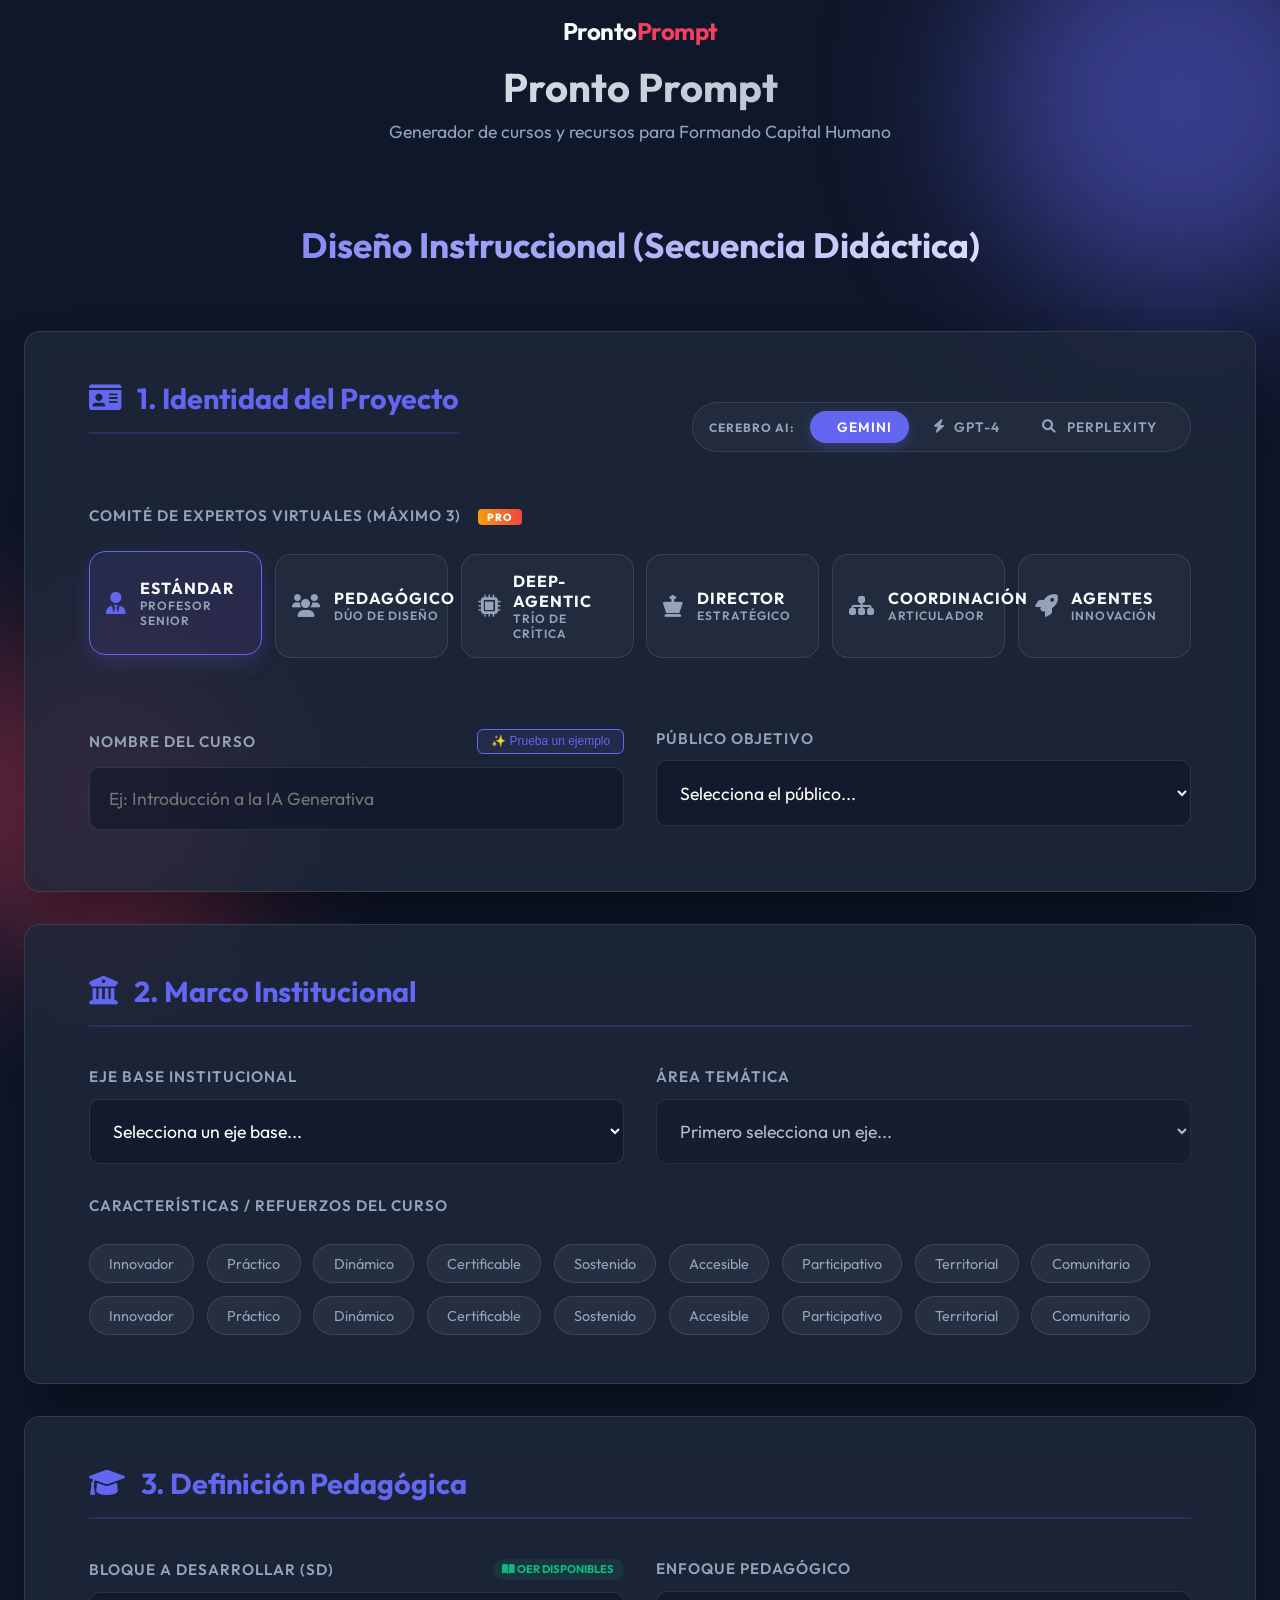
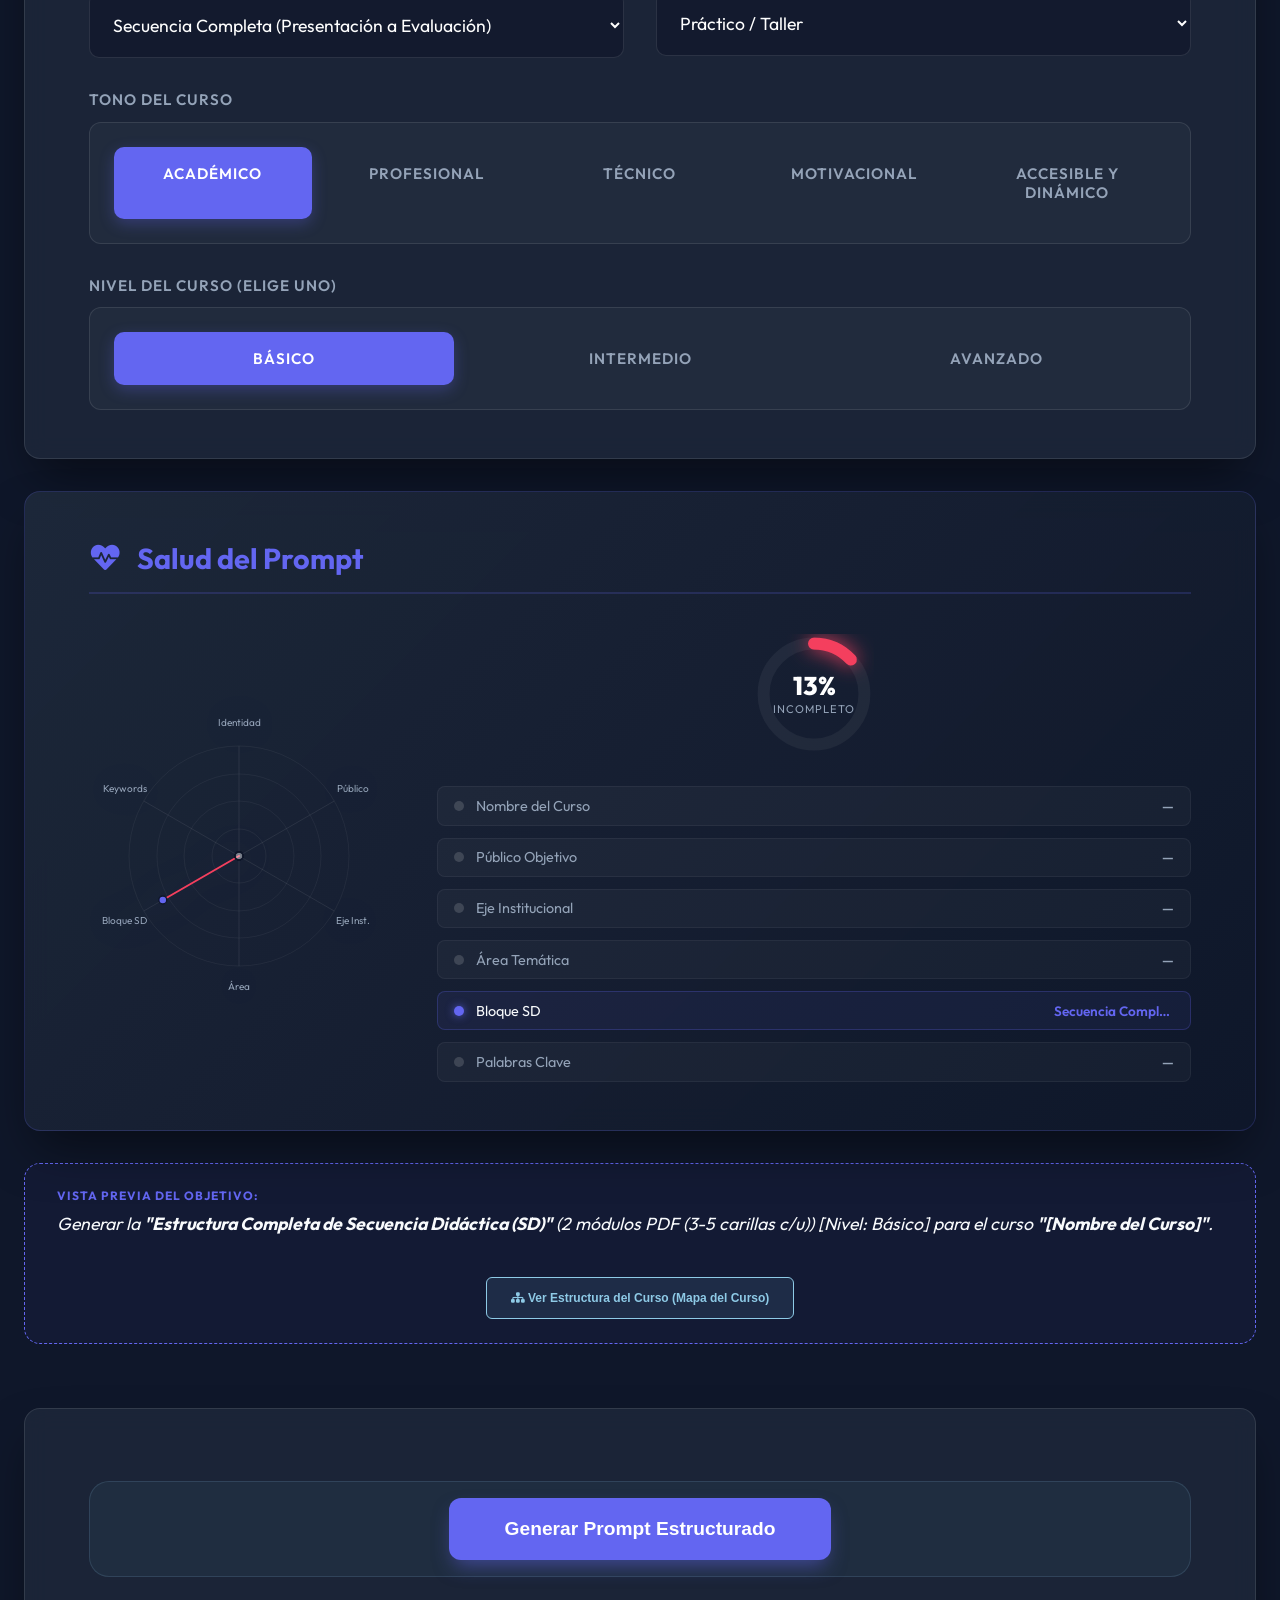
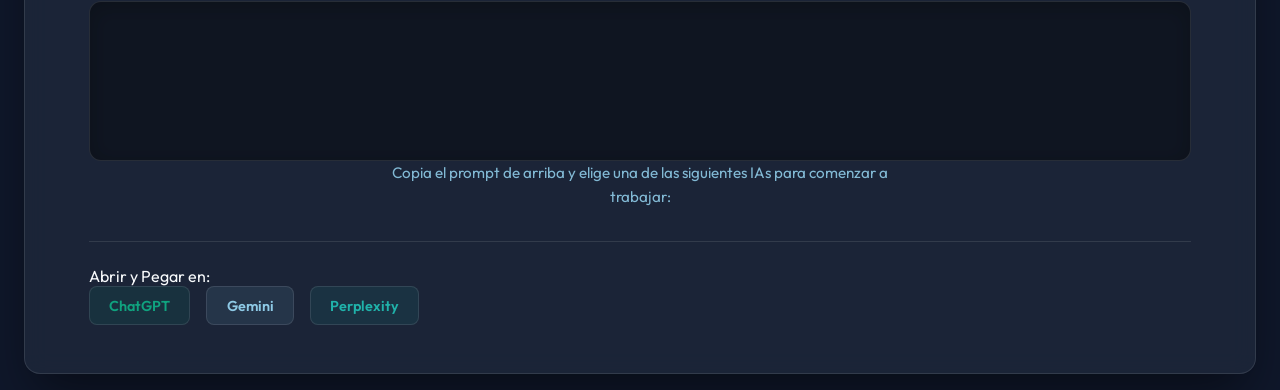
==== commit 6a42b714: "Add files via upload" ====
--- a/index.html
+++ b/index.html
@@ -34,35 +34,123 @@
 
             <div class="sparkle-container" id="sparkle-suggestion"></div>
 
-            <div id="preview-container" class="preview-card">
-                <span class="preview-label">Vista Previa del Objetivo:</span>
-                <p id="objective-preview">Completa los campos para previsualizar el objetivo...</p>
-                <div class="preview-actions">
-                    <button id="view-malla-btn" class="magic-btn secondary-magic"><i class="fas fa-sitemap"></i> Ver Estructura del Curso (Malla)</button>
-                </div>
-            </div>
-
-            <!-- Modal para Malla Curricular -->
-            <div id="malla-modal" class="malla-modal hidden">
-                <div class="malla-content">
-                    <div class="malla-header">
-                        <h3><i class="fas fa-project-diagram"></i> Mapa Mental del Curso</h3>
-                        <button id="close-malla" class="close-btn">&times;</button>
-                    </div>
-                    <div id="malla-tree" class="malla-tree"></div>
-                    <p class="malla-footer">Esta estructura se incluirá automáticamente en tu prompt para guiar a la IA.</p>
+
+
+            <!-- Modal para Mapa del Curso -->
+            <div id="course-map-modal" class="course-map-modal hidden">
+                <div class="course-map-content">
+                    <div class="course-map-header">
+                        <h3><i class="fas fa-project-diagram"></i> Mapa del Curso</h3>
+                        <button id="close-course-map" class="close-btn">&times;</button>
+                    </div>
+                    <div id="course-map-tree" class="course-map-tree"></div>
+                    <p class="course-map-footer">Esta estructura se incluirá automáticamente en tu prompt para guiar a la IA.</p>
+                </div>
+            </div>
+
+            <!-- Modal para Glosario Institucional -->
+            <div id="glossary-modal" class="glossary-modal hidden">
+                <div class="glossary-content">
+                    <div class="glossary-header">
+                        <h3><i class="fas fa-book"></i> Glosario de Pautas Institucionales</h3>
+                        <button id="close-glossary" class="close-btn">&times;</button>
+                    </div>
+                    <div id="glossary-list" class="glossary-list"></div>
+                    <p class="glossary-footer">Estas recomendaciones buscan profesionalizar la comunicación y evitar sesgos o terminología no institucional.</p>
                 </div>
             </div>
 
             <!-- Sección 1: Identidad -->
             <div class="form-card">
-                <h3 class="section-title"><i class="fas fa-id-card"></i> 1. Identidad del Proyecto</h3>
+                <div class="card-header-flex">
+                    <h3 class="section-title"><i class="fas fa-id-card"></i> 1. Identidad del Proyecto</h3>
+                    <div class="brain-selector-container">
+                        <span class="brain-label">Cerebro AI:</span>
+                        <div class="brain-options">
+                            <label class="brain-chip" title="Optimizado para Gemini">
+                                <input type="radio" name="ai-model" value="gemini" checked>
+                                <span><i class="fas fa-stars"></i> Gemini</span>
+                            </label>
+                            <label class="brain-chip" title="Optimizado para ChatGPT">
+                                <input type="radio" name="ai-model" value="chatgpt">
+                                <span><i class="fas fa-bolt"></i> GPT-4</span>
+                            </label>
+                            <label class="brain-chip" title="Optimizado para Perplexity">
+                                <input type="radio" name="ai-model" value="perplexity">
+                                <span><i class="fas fa-search"></i> Perplexity</span>
+                            </label>
+                        </div>
+                    </div>
+
+                    <div class="input-group full-width">
+                        <label>Comité de Expertos Virtuales (Máximo 3) <span class="badge-new">PRO</span></label>
+                        <div class="committee-selector" id="expert-selector">
+                            <input type="checkbox" id="expert-standard" name="expert-layer" value="standard" checked>
+                            <label for="expert-standard" class="expert-chip" title="Rol estándar de Profesor Senior">
+                                <i class="fas fa-user-tie"></i>
+                                <div class="expert-info">
+                                    <span class="expert-name">Estándar</span>
+                                    <span class="expert-desc">Profesor Senior</span>
+                                </div>
+                            </label>
+
+                            <input type="checkbox" id="expert-pedagogical" name="expert-layer" value="pedagogical">
+                            <label for="expert-pedagogical" class="expert-chip" title="Comité: Pedagogo + Arquitecto de Contenidos">
+                                <i class="fas fa-users"></i>
+                                <div class="expert-info">
+                                    <span class="expert-name">Pedagógico</span>
+                                    <span class="expert-desc">Dúo de Diseño</span>
+                                </div>
+                            </label>
+
+                            <input type="checkbox" id="expert-full" name="expert-layer" value="full">
+                            <label for="expert-full" class="expert-chip" title="Comité: Pedagogo + Experto UX + Corrector">
+                                <i class="fas fa-microchip"></i>
+                                <div class="expert-info">
+                                    <span class="expert-name">Deep-Agentic</span>
+                                    <span class="expert-desc">Trío de Crítica</span>
+                                </div>
+                            </label>
+
+                            <input type="checkbox" id="expert-director" name="expert-layer" value="director">
+                            <label for="expert-director" class="expert-chip" title="Comité Directivo Estratégico">
+                                <i class="fas fa-chess-king"></i>
+                                <div class="expert-info">
+                                    <span class="expert-name">Director</span>
+                                    <span class="expert-desc">Estratégico</span>
+                                </div>
+                            </label>
+
+                            <input type="checkbox" id="expert-coordination" name="expert-layer" value="coordination">
+                            <label for="expert-coordination" class="expert-chip" title="Mesa de Coordinación Operativa">
+                                <i class="fas fa-sitemap"></i>
+                                <div class="expert-info">
+                                    <span class="expert-name">Coordinación</span>
+                                    <span class="expert-desc">Articulador</span>
+                                </div>
+                            </label>
+
+                            <input type="checkbox" id="expert-agentes" name="expert-layer" value="agentes">
+                            <label for="expert-agentes" class="expert-chip" title="Comunidad de Agentes de Cambio">
+                                <i class="fas fa-rocket"></i>
+                                <div class="expert-info">
+                                    <span class="expert-name">Agentes</span>
+                                    <span class="expert-desc">Innovación</span>
+                                </div>
+                            </label>
+                        </div>
+                        <div id="expert-limit-warning" class="expert-limit-warning hidden">
+                            <i class="fas fa-exclamation-circle"></i> Puedes seleccionar un máximo de 3 expertos a la vez.
+                        </div>
+                    </div>
+                </div>
                 <div class="input-grid">
                     <div class="input-group">
                         <div class="label-row">
                             <label for="course-name">Nombre del Curso</label>
-                            <button id="magic-fill" class="magic-btn" title="Autocompletar ejemplo">✨ Prueba
-                                un ejemplo</button>
+                            <div class="label-actions">
+                                <button id="magic-fill" class="magic-btn" title="Autocompletar ejemplo">✨ Prueba un ejemplo</button>
+                            </div>
                         </div>
                         <input type="text" id="course-name" placeholder="Ej: Introducción a la IA Generativa" required>
                         <div id="compliance-alert" class="compliance-alert hidden"></div>
@@ -93,10 +181,10 @@
                         <label for="eje-base">Eje Base Institucional</label>
                         <select id="eje-base" required>
                             <option value="">Selecciona un eje base...</option>
-                            <option value="promocion-humana">Desarrollo Personal / Promoción humana</option>
-                            <option value="comercializacion">Comercialización / Habilidades emprendedoras</option>
-                            <option value="habilidades-digitales">Habilidades digitales</option>
-                            <option value="ia">Inteligencia Artificial (IA)</option>
+                            <option value="promocion-humana">Promoción Humana</option>
+                            <option value="primera-infancia">Primera infancia y Niñez</option>
+                            <option value="adolescencia-juventud">Adolescencia y Juventud</option>
+                            <option value="adultos-mayores">Adultos Mayores</option>
                         </select>
                     </div>
 
@@ -114,13 +202,13 @@
                             <span class="keyword-tag" data-value="Práctico">Práctico</span>
                             <span class="keyword-tag" data-value="Dinámico">Dinámico</span>
                             <span class="keyword-tag" data-value="Certificable">Certificable</span>
-                            <span class="keyword-tag" data-value="Sostenible">Sostenible</span>
-                            <span class="keyword-tag" data-value="Orientado al Empleo">Orientado al
-                                Empleo</span>
-                            <span class="keyword-tag" data-value="Basado en Proyectos">Basado en
-                                Proyectos</span>
-                            <span class="keyword-tag" data-value="Empoderador">Empoderador</span>
+                            <span class="keyword-tag" data-value="Sostenido">Sostenido</span>
                             <span class="keyword-tag" data-value="Accesible">Accesible</span>
+                            <span class="keyword-tag" data-value="Participativo">Participativo</span>
+                            <span class="keyword-tag" data-value="Territorial">Territorial</span>
+                            <span class="keyword-tag" data-value="Basado en Proyectos">Basado en Proyectos</span>
+                            <span class="keyword-tag" data-value="Orientado al Empleo">Orientado al Empleo</span>
+                            <span class="keyword-tag" data-value="Comunitario">Comunitario</span>
                         </div>
                     </div>
                 </div>
@@ -132,16 +220,21 @@
                 </h3>
                 <div class="input-grid">
                     <div class="input-group">
-                        <label for="block">Bloque a Desarrollar (SD)</label>
+                        <div class="label-row">
+                            <label for="block">Bloque a Desarrollar (SD)</label>
+                            <div id="oer-badge" class="oer-status hidden">
+                                <i class="fas fa-book-open"></i> OER Disponibles
+                            </div>
+                        </div>
                         <select id="block" required>
-                            <option value="estructura-completa">Secuencia Completa (Presentación a
-                                Evaluación)</option>
+                            <option value="estructura-completa">Secuencia Completa (Presentación a Evaluación)</option>
                             <option value="presentacion">Presentación y Guía SD</option>
                             <option value="bloque-1">Bloque I: Módulos PDF</option>
                             <option value="bloque-2">Bloque II: Guion Audiovisual</option>
                             <option value="evaluacion">Evaluación Integradora</option>
                         </select>
                     </div>
+
 
                     <div class="input-group">
                         <label for="pedagogy">Enfoque Pedagógico</label>
@@ -170,21 +263,26 @@
                     </div>
 
                     <div class="input-group full-width">
-                        <label>Niveles del Curso (Puedes elegir varios)</label>
-                        <div class="level-selector">
-                            <div class="checkbox-group">
-                                <input type="checkbox" id="level-basic" name="level" value="Básico">
-                                <label for="level-basic">Básico</label>
-                            </div>
-                            <div class="checkbox-group">
-                                <input type="checkbox" id="level-intermediate" name="level" value="Intermedio">
-                                <label for="level-intermediate">Intermedio</label>
-                            </div>
-                            <div class="checkbox-group">
-                                <input type="checkbox" id="level-advanced" name="level" value="Avanzado">
-                                <label for="level-advanced">Avanzado</label>
-                            </div>
-                        </div>
+                        <label>Nivel del Curso (Elige uno)</label>
+                        <div class="tone-selector">
+                            <input type="radio" id="level-basic" name="level" value="Básico" checked>
+                            <label for="level-basic">Básico</label>
+                            <input type="radio" id="level-intermediate" name="level" value="Intermedio">
+                            <label for="level-intermediate">Intermedio</label>
+                            <input type="radio" id="level-advanced" name="level" value="Avanzado">
+                            <label for="level-advanced">Avanzado</label>
+                        </div>
+                    </div>
+                </div>
+ 
+                <!-- Contenedor dinámico de OER -->
+                <div id="oer-container" class="oer-card hidden">
+                    <div class="oer-header">
+                        <h4><i class="fas fa-lightbulb"></i> Recursos OER Sugeridos</h4>
+                        <span class="oer-subtitle">Basado en tu área temática</span>
+                    </div>
+                    <div id="oer-list" class="oer-list">
+                        <!-- Se puebla vía JS -->
                     </div>
                 </div>
             </div>
@@ -268,6 +366,16 @@
                     </div>
                 </div>
             </div>
+ 
+            <!-- Se ha removido el Medidor de Densidad Pedagógica -->
+            
+            <div id="preview-container" class="preview-card">
+                <span class="preview-label">Vista Previa del Objetivo:</span>
+                <p id="objective-preview">Completa los campos para previsualizar el objetivo...</p>
+                <div class="preview-actions">
+                    <button id="view-course-map-btn" class="magic-btn secondary-magic"><i class="fas fa-sitemap"></i> Ver Estructura del Curso (Mapa del Curso)</button>
+                </div>
+            </div>
 
             <section id="result-section" class="result-card">
                 <div class="result-actions">
--- a/style.css
+++ b/style.css
@@ -11,6 +11,8 @@
     --radius: 16px;
     --celeste: #8ecae6;
     --shadow: 0 10px 30px -5px rgba(0, 0, 0, 0.3);
+    --glossary-bad: #f43f5e;
+    --glossary-good: #10b981;
 }
 
 * {
@@ -94,6 +96,152 @@
     display: flex;
     gap: 0.5rem;
     pointer-events: none;
+}
+
+.card-header-flex {
+    display: flex;
+    justify-content: space-between;
+    align-items: center;
+    margin-bottom: 2rem;
+    gap: 2rem;
+    flex-wrap: wrap;
+}
+
+.brain-selector-container {
+    display: flex;
+    align-items: center;
+    gap: 1rem;
+    background: rgba(255, 255, 255, 0.03);
+    padding: 0.5rem 1rem;
+    border-radius: 100px;
+    border: 1px solid var(--border);
+}
+
+.brain-label {
+    font-size: 0.75rem;
+    font-weight: 700;
+    color: var(--text-muted);
+    text-transform: uppercase;
+    letter-spacing: 1px;
+}
+
+.brain-options {
+    display: flex;
+    gap: 0.5rem;
+}
+
+.brain-chip {
+    cursor: pointer;
+}
+
+.brain-chip input {
+    display: none;
+}
+
+.brain-chip span {
+    display: flex;
+    align-items: center;
+    gap: 0.6rem;
+    padding: 0.4rem 1rem;
+    border-radius: 100px;
+    font-size: 0.85rem;
+    font-weight: 600;
+    color: var(--text-muted);
+    transition: all 0.3s cubic-bezier(0.16, 1, 0.3, 1);
+    border: 1px solid transparent;
+}
+
+.brain-chip input:checked + span {
+    background: var(--primary);
+    color: white;
+    box-shadow: 0 4px 12px rgba(99, 102, 241, 0.3);
+}
+
+.brain-chip:hover span {
+    background: rgba(255, 255, 255, 0.05);
+}
+
+/* OER Suggester */
+.oer-card {
+    margin-top: 2rem;
+    background: linear-gradient(135deg, rgba(99, 102, 241, 0.05), rgba(16, 185, 129, 0.05));
+    border: 1px solid rgba(16, 185, 129, 0.2);
+    border-radius: 20px;
+    padding: 1.5rem;
+    animation: slideUp 0.5s ease-out;
+}
+
+.oer-card.hidden { display: none; }
+
+.oer-header {
+    margin-bottom: 1.2rem;
+}
+
+.oer-header h4 {
+    color: #10b981;
+    display: flex;
+    align-items: center;
+    gap: 0.8rem;
+    font-size: 1rem;
+    margin: 0;
+}
+
+.oer-subtitle {
+    font-size: 0.8rem;
+    color: var(--text-muted);
+}
+
+.oer-list {
+    display: grid;
+    grid-template-columns: repeat(auto-fill, minmax(200px, 1fr));
+    gap: 1rem;
+}
+
+.oer-item {
+    background: rgba(15, 23, 42, 0.4);
+    border: 1px solid var(--border);
+    border-radius: 12px;
+    padding: 1rem;
+    display: flex;
+    flex-direction: column;
+    gap: 0.5rem;
+    transition: all 0.3s ease;
+    text-decoration: none;
+}
+
+.oer-item:hover {
+    transform: translateY(-3px);
+    border-color: #10b981;
+    background: rgba(16, 185, 129, 0.1);
+}
+
+.oer-item-title {
+    font-size: 0.9rem;
+    font-weight: 600;
+    color: var(--text-main);
+}
+
+.oer-item-source {
+    font-size: 0.75rem;
+    color: var(--text-muted);
+    display: flex;
+    align-items: center;
+    gap: 0.4rem;
+}
+
+.oer-status {
+    background: rgba(16, 185, 129, 0.1);
+    color: #10b981;
+    padding: 0.2rem 0.6rem;
+    border-radius: 100px;
+    font-size: 0.7rem;
+    font-weight: 700;
+    text-transform: uppercase;
+}
+
+@keyframes slideUp {
+    from { transform: translateY(10px); opacity: 0; }
+    to { transform: translateY(0); opacity: 1; }
 }
 
 @keyframes fadeInLeft {
@@ -1007,36 +1155,8 @@
     max-width: 100%;
 }
 
-/* Compliance Alert */
-.compliance-alert {
-    background: rgba(245, 158, 11, 0.1);
-    border: 1px solid rgba(245, 158, 11, 0.3);
-    border-radius: 8px;
-    padding: 0.8rem 1rem;
-    margin-top: 0.5rem;
-    font-size: 0.85rem;
-    color: #f59e0b;
-    animation: fadeInDown 0.3s ease-out;
-    line-height: 1.4;
-}
-
-.compliance-alert i {
-    margin-right: 0.5rem;
-}
-
-.compliance-alert span {
-    color: #10b981;
-    font-weight: 600;
-    display: block;
-    margin-top: 0.2rem;
-}
-
-.compliance-alert.hidden {
-    display: none;
-}
-
-/* Mental Map Modal */
-.malla-modal {
+/* Course Map Modal */
+.course-map-modal {
     position: fixed;
     top: 0;
     left: 0;
@@ -1052,38 +1172,39 @@
     animation: fadeIn 0.3s ease-out;
 }
 
-.malla-modal.hidden {
+.course-map-modal.hidden {
     display: none;
 }
 
-.malla-content {
+.course-map-content {
     background: var(--surface);
     border: 1px solid var(--border);
-    border-radius: 20px;
-    width: 100%;
-    max-width: 900px;
+    border-radius: 24px;
+    width: 100%;
+    max-width: 950px;
     max-height: 90vh;
-    padding: 2.5rem;
+    padding: 3rem;
     position: relative;
     overflow-y: auto;
-    box-shadow: 0 50px 100px -20px rgba(0, 0, 0, 0.5);
-}
-
-.malla-header {
+    box-shadow: 0 50px 100px -20px rgba(0, 0, 0, 0.7);
+    background: linear-gradient(135deg, rgba(30, 41, 59, 0.9), rgba(15, 23, 42, 0.95));
+}
+
+.course-map-header {
     display: flex;
     justify-content: space-between;
     align-items: center;
-    margin-bottom: 2.5rem;
+    margin-bottom: 3rem;
     border-bottom: 1px solid var(--border);
     padding-bottom: 1.5rem;
 }
 
-.malla-header h3 {
+.course-map-header h3 {
     font-size: 1.8rem;
     color: var(--primary);
     display: flex;
     align-items: center;
-    gap: 1rem;
+    gap: 1.2rem;
 }
 
 .close-btn {
@@ -1108,11 +1229,11 @@
 }
 
 /* Tree Structure Styling */
-.malla-tree {
+.course-map-tree {
     display: flex;
     flex-direction: column;
     align-items: center;
-    gap: 2.5rem;
+    gap: 3rem;
     padding: 1rem;
 }
 
@@ -1186,20 +1307,255 @@
     padding: 0.8rem 1.2rem;
 }
 
-.node.leaf:hover {
+
+/* Committee Selector */
+.committee-selector {
+    display: flex;
+    flex-wrap: wrap;
+    gap: 0.8rem;
+    margin-top: 1rem;
+    width: 100%;
+}
+
+.committee-selector input[type="checkbox"] {
+    display: none;
+}
+
+.expert-limit-warning {
+    font-size: 0.85rem;
+    color: var(--accent-orange);
+    margin-top: 0.5rem;
+    display: flex;
+    align-items: center;
+    gap: 0.5rem;
+    opacity: 0;
+    transition: opacity 0.3s ease;
+}
+
+.expert-limit-warning.visible {
+    opacity: 1;
+}
+
+.expert-limit-warning i {
+    font-size: 1rem;
+}
+
+.expert-chip {
+    flex: 1 1 160px;
+    background: rgba(255, 255, 255, 0.03);
+    border: 1px solid var(--border);
+    border-radius: 16px;
+    padding: 1rem;
+    display: flex;
+    align-items: center;
+    gap: 0.8rem;
+    cursor: pointer;
+    transition: all 0.3s ease;
+    min-width: 160px;
+}
+
+.expert-chip i {
+    font-size: 1.4rem;
+    color: var(--text-muted);
+}
+
+.expert-info {
+    display: flex;
+    flex-direction: column;
+}
+
+.expert-name {
+    font-weight: 700;
     color: var(--text-main);
-    background: rgba(255, 255, 255, 0.1);
+    font-size: 1rem;
+}
+
+.expert-desc {
+    font-size: 0.75rem;
+    color: var(--text-muted);
+}
+
+.committee-selector input[type="checkbox"]:checked + .expert-chip {
+    background: linear-gradient(135deg, rgba(99, 102, 241, 0.1), rgba(168, 85, 247, 0.1));
     border-color: var(--primary);
-    transform: translateX(5px);
-}
-
-.malla-footer {
+    transform: translateY(-3px);
+    box-shadow: 0 8px 20px rgba(99, 102, 241, 0.2);
+}
+
+.committee-selector input[type="checkbox"]:checked + .expert-chip i {
+    color: var(--primary);
+}
+
+.badge-new {
+    background: linear-gradient(90deg, #f59e0b, #ef4444);
+    color: white;
+    font-size: 0.65rem;
+    padding: 0.1rem 0.6rem;
+    border-radius: 4px;
+    margin-left: 0.8rem;
+    font-weight: 800;
+    vertical-align: middle;
+}
+
+/* Glossary Modal */
+.glossary-modal {
+    position: fixed;
+    top: 0;
+    left: 0;
+    width: 100%;
+    height: 100%;
+    background: rgba(15, 23, 42, 0.95);
+    backdrop-filter: blur(12px);
+    z-index: 1100;
+    display: flex;
+    align-items: center;
+    justify-content: center;
+    padding: 2rem;
+    animation: fadeIn 0.4s cubic-bezier(0.16, 1, 0.3, 1);
+}
+
+.glossary-modal.hidden {
+    display: none;
+}
+
+.glossary-content {
+    background: var(--surface);
+    border: 1px solid var(--border);
+    border-radius: 28px;
+    width: 100%;
+    max-width: 800px;
+    max-height: 85vh;
+    padding: 3rem;
+    position: relative;
+    overflow-y: auto;
+    box-shadow: 0 50px 100px -20px rgba(0, 0, 0, 0.8);
+    background: linear-gradient(165deg, rgba(30, 41, 59, 1), rgba(15, 23, 42, 1));
+}
+
+.glossary-header {
+    display: flex;
+    justify-content: space-between;
+    align-items: center;
+    margin-bottom: 2.5rem;
+    border-bottom: 1px solid var(--border);
+    padding-bottom: 2rem;
+}
+
+.glossary-header h3 {
+    font-size: 1.8rem;
+    color: var(--primary);
+    display: flex;
+    align-items: center;
+    gap: 1.5rem;
+}
+
+.glossary-grid {
+    display: flex;
+    flex-direction: column;
+    gap: 0.5rem;
+}
+
+.glossary-header-row {
+    display: grid;
+    grid-template-columns: 1fr 1fr;
+    padding: 1rem 1.5rem;
+    background: rgba(255, 255, 255, 0.03);
+    border-radius: 12px;
+    font-weight: 700;
+    color: var(--text-muted);
+    text-transform: uppercase;
+    font-size: 0.75rem;
+    letter-spacing: 1.5px;
+    margin-bottom: 1rem;
+}
+
+.glossary-row {
+    display: grid;
+    grid-template-columns: 1fr 1fr;
+    padding: 1.2rem 1.5rem;
+    border-radius: 16px;
+    transition: all 0.2s ease;
+    border: 1px solid transparent;
+    align-items: center;
+}
+
+.glossary-row:hover {
+    background: rgba(255, 255, 255, 0.05);
+    border-color: var(--border);
+}
+
+.bad-term {
+    color: var(--glossary-bad);
+    font-weight: 600;
+    text-transform: capitalize;
+}
+
+.good-term {
+    color: var(--glossary-good);
+    font-weight: 500;
+    display: flex;
+    align-items: center;
+    gap: 1rem;
+}
+
+.good-term i {
+    opacity: 0.5;
+    font-size: 0.9rem;
+}
+
+.glossary-footer {
     margin-top: 3rem;
     text-align: center;
     font-size: 0.9rem;
     color: var(--text-muted);
     font-style: italic;
     opacity: 0.7;
+    border-top: 1px solid var(--border);
+    padding-top: 2rem;
+}
+
+/* Compliance Alert enhancements */
+.glossary-link-btn {
+    background: rgba(99, 102, 241, 0.2);
+    border: 1px solid var(--primary);
+    color: var(--primary);
+    padding: 0.5rem 1rem;
+    border-radius: 8px;
+    font-size: 0.8rem;
+    font-weight: 600;
+    cursor: pointer;
+    margin-top: 1rem;
+    transition: all 0.3s ease;
+}
+
+.glossary-link-btn:hover {
+    background: var(--primary);
+    color: white;
+}
+
+.info-btn {
+    background: rgba(142, 202, 230, 0.1);
+    border: 1px solid var(--celeste);
+    color: var(--celeste);
+    padding: 0.4rem 0.8rem;
+    border-radius: 8px;
+    font-size: 0.85rem;
+    cursor: pointer;
+    display: flex;
+    align-items: center;
+    gap: 0.5rem;
+    transition: all 0.3s ease;
+}
+
+.info-btn:hover {
+    background: var(--celeste);
+    color: var(--bg-dark);
+}
+
+.label-actions {
+    display: flex;
+    gap: 0.8rem;
+    align-items: center;
 }
 
 .secondary-magic {
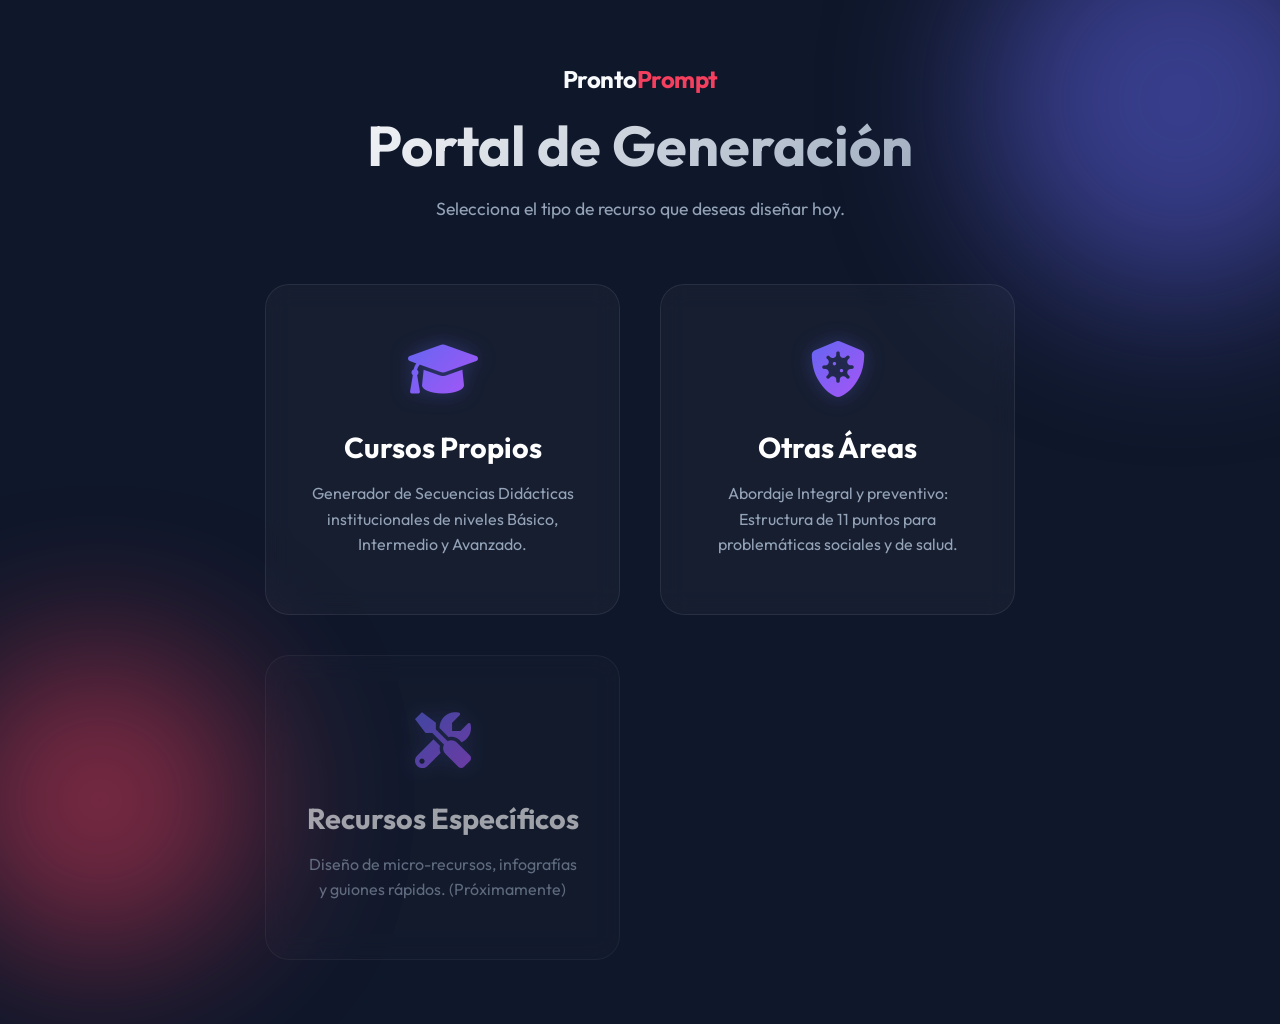
==== commit 822bcfce: "Add files via upload" ====
--- a/index.html
+++ b/index.html
@@ -1,413 +1,56 @@
-<!DOCTYPE html>
-<html lang="es">
-
-<head>
-    <meta charset="UTF-8">
-    <meta name="viewport" content="width=device-width, initial-scale=1.0">
-    <title>Pronto Prompt | Formando Capital Humano</title>
-    <link rel="stylesheet" href="style.css">
-    <link rel="stylesheet" href="https://cdnjs.cloudflare.com/ajax/libs/font-awesome/6.0.0/css/all.min.css">
-    <link rel="preconnect" href="https://fonts.googleapis.com">
-    <link rel="preconnect" href="https://fonts.gstatic.com" crossorigin>
-    <link href="https://fonts.googleapis.com/css2?family=Outfit:wght@300;400;600;700&display=swap" rel="stylesheet">
-</head>
-
-<body>
-    <div class="background-blobs">
-        <div class="blob blob-1"></div>
-        <div class="blob blob-2"></div>
-    </div>
-
-    <main class="container">
-        <div class="main-content">
-            <header>
-                <div class="logo">
-                    <span class="logo-text">Pronto<span class="accent">Prompt</span></span>
-                </div>
-                <h1>Pronto Prompt</h1>
-                <p class="subtitle">Generador de cursos y recursos para Formando Capital Humano</p>
-            </header>
-
-            <div class="section-header-main">
-                <h2>Diseño Instruccional (Secuencia Didáctica)</h2>
-            </div>
-
-            <div class="sparkle-container" id="sparkle-suggestion"></div>
-
-
-
-            <!-- Modal para Mapa del Curso -->
-            <div id="course-map-modal" class="course-map-modal hidden">
-                <div class="course-map-content">
-                    <div class="course-map-header">
-                        <h3><i class="fas fa-project-diagram"></i> Mapa del Curso</h3>
-                        <button id="close-course-map" class="close-btn">&times;</button>
-                    </div>
-                    <div id="course-map-tree" class="course-map-tree"></div>
-                    <p class="course-map-footer">Esta estructura se incluirá automáticamente en tu prompt para guiar a la IA.</p>
-                </div>
-            </div>
-
-            <!-- Modal para Glosario Institucional -->
-            <div id="glossary-modal" class="glossary-modal hidden">
-                <div class="glossary-content">
-                    <div class="glossary-header">
-                        <h3><i class="fas fa-book"></i> Glosario de Pautas Institucionales</h3>
-                        <button id="close-glossary" class="close-btn">&times;</button>
-                    </div>
-                    <div id="glossary-list" class="glossary-list"></div>
-                    <p class="glossary-footer">Estas recomendaciones buscan profesionalizar la comunicación y evitar sesgos o terminología no institucional.</p>
-                </div>
-            </div>
-
-            <!-- Sección 1: Identidad -->
-            <div class="form-card">
-                <div class="card-header-flex">
-                    <h3 class="section-title"><i class="fas fa-id-card"></i> 1. Identidad del Proyecto</h3>
-                    <div class="brain-selector-container">
-                        <span class="brain-label">Cerebro AI:</span>
-                        <div class="brain-options">
-                            <label class="brain-chip" title="Optimizado para Gemini">
-                                <input type="radio" name="ai-model" value="gemini" checked>
-                                <span><i class="fas fa-stars"></i> Gemini</span>
-                            </label>
-                            <label class="brain-chip" title="Optimizado para ChatGPT">
-                                <input type="radio" name="ai-model" value="chatgpt">
-                                <span><i class="fas fa-bolt"></i> GPT-4</span>
-                            </label>
-                            <label class="brain-chip" title="Optimizado para Perplexity">
-                                <input type="radio" name="ai-model" value="perplexity">
-                                <span><i class="fas fa-search"></i> Perplexity</span>
-                            </label>
-                        </div>
-                    </div>
-
-                    <div class="input-group full-width">
-                        <label>Comité de Expertos Virtuales (Máximo 3) <span class="badge-new">PRO</span></label>
-                        <div class="committee-selector" id="expert-selector">
-                            <input type="checkbox" id="expert-standard" name="expert-layer" value="standard" checked>
-                            <label for="expert-standard" class="expert-chip" title="Rol estándar de Profesor Senior">
-                                <i class="fas fa-user-tie"></i>
-                                <div class="expert-info">
-                                    <span class="expert-name">Estándar</span>
-                                    <span class="expert-desc">Profesor Senior</span>
-                                </div>
-                            </label>
-
-                            <input type="checkbox" id="expert-pedagogical" name="expert-layer" value="pedagogical">
-                            <label for="expert-pedagogical" class="expert-chip" title="Comité: Pedagogo + Arquitecto de Contenidos">
-                                <i class="fas fa-users"></i>
-                                <div class="expert-info">
-                                    <span class="expert-name">Pedagógico</span>
-                                    <span class="expert-desc">Dúo de Diseño</span>
-                                </div>
-                            </label>
-
-                            <input type="checkbox" id="expert-full" name="expert-layer" value="full">
-                            <label for="expert-full" class="expert-chip" title="Comité: Pedagogo + Experto UX + Corrector">
-                                <i class="fas fa-microchip"></i>
-                                <div class="expert-info">
-                                    <span class="expert-name">Deep-Agentic</span>
-                                    <span class="expert-desc">Trío de Crítica</span>
-                                </div>
-                            </label>
-
-                            <input type="checkbox" id="expert-director" name="expert-layer" value="director">
-                            <label for="expert-director" class="expert-chip" title="Comité Directivo Estratégico">
-                                <i class="fas fa-chess-king"></i>
-                                <div class="expert-info">
-                                    <span class="expert-name">Director</span>
-                                    <span class="expert-desc">Estratégico</span>
-                                </div>
-                            </label>
-
-                            <input type="checkbox" id="expert-coordination" name="expert-layer" value="coordination">
-                            <label for="expert-coordination" class="expert-chip" title="Mesa de Coordinación Operativa">
-                                <i class="fas fa-sitemap"></i>
-                                <div class="expert-info">
-                                    <span class="expert-name">Coordinación</span>
-                                    <span class="expert-desc">Articulador</span>
-                                </div>
-                            </label>
-
-                            <input type="checkbox" id="expert-agentes" name="expert-layer" value="agentes">
-                            <label for="expert-agentes" class="expert-chip" title="Comunidad de Agentes de Cambio">
-                                <i class="fas fa-rocket"></i>
-                                <div class="expert-info">
-                                    <span class="expert-name">Agentes</span>
-                                    <span class="expert-desc">Innovación</span>
-                                </div>
-                            </label>
-                        </div>
-                        <div id="expert-limit-warning" class="expert-limit-warning hidden">
-                            <i class="fas fa-exclamation-circle"></i> Puedes seleccionar un máximo de 3 expertos a la vez.
-                        </div>
-                    </div>
-                </div>
-                <div class="input-grid">
-                    <div class="input-group">
-                        <div class="label-row">
-                            <label for="course-name">Nombre del Curso</label>
-                            <div class="label-actions">
-                                <button id="magic-fill" class="magic-btn" title="Autocompletar ejemplo">✨ Prueba un ejemplo</button>
-                            </div>
-                        </div>
-                        <input type="text" id="course-name" placeholder="Ej: Introducción a la IA Generativa" required>
-                        <div id="compliance-alert" class="compliance-alert hidden"></div>
-                    </div>
-                    <div class="input-group">
-                        <label for="audience">Público Objetivo</label>
-                        <select id="audience" required>
-                            <option value="">Selecciona el público...</option>
-                            <option value="beneficiarios de programas sociales">Beneficiarios de programas
-                                sociales</option>
-                            <option value="estudiantes">Estudiantes</option>
-                            <option value="población en situación de vulnerabilidad">Población en situación
-                                de vulnerabilidad</option>
-                            <option value="jóvenes en búsqueda laboral">Jóvenes en búsqueda laboral</option>
-                            <option value="emprendedores locales">Emprendedores locales</option>
-                            <option value="adultos mayores">Adultos mayores</option>
-                            <option value="ATP (Apto para Todo Público)">ATP (Apto para Todo Público)</option>
-                        </select>
-                    </div>
-                </div>
-            </div>
-
-            <!-- Sección 2: Marco Institucional -->
-            <div class="form-card">
-                <h3 class="section-title"><i class="fas fa-university"></i> 2. Marco Institucional</h3>
-                <div class="input-grid">
-                    <div class="input-group">
-                        <label for="eje-base">Eje Base Institucional</label>
-                        <select id="eje-base" required>
-                            <option value="">Selecciona un eje base...</option>
-                            <option value="promocion-humana">Promoción Humana</option>
-                            <option value="primera-infancia">Primera infancia y Niñez</option>
-                            <option value="adolescencia-juventud">Adolescencia y Juventud</option>
-                            <option value="adultos-mayores">Adultos Mayores</option>
-                        </select>
-                    </div>
-
-                    <div class="input-group">
-                        <label for="area-tematica">Área Temática</label>
-                        <select id="area-tematica" required disabled>
-                            <option value="">Primero selecciona un eje...</option>
-                        </select>
-                    </div>
-
-                    <div class="input-group full-width">
-                        <label>Características / Refuerzos del Curso</label>
-                        <div id="keyword-container" class="keyword-container">
-                            <span class="keyword-tag" data-value="Innovador">Innovador</span>
-                            <span class="keyword-tag" data-value="Práctico">Práctico</span>
-                            <span class="keyword-tag" data-value="Dinámico">Dinámico</span>
-                            <span class="keyword-tag" data-value="Certificable">Certificable</span>
-                            <span class="keyword-tag" data-value="Sostenido">Sostenido</span>
-                            <span class="keyword-tag" data-value="Accesible">Accesible</span>
-                            <span class="keyword-tag" data-value="Participativo">Participativo</span>
-                            <span class="keyword-tag" data-value="Territorial">Territorial</span>
-                            <span class="keyword-tag" data-value="Basado en Proyectos">Basado en Proyectos</span>
-                            <span class="keyword-tag" data-value="Orientado al Empleo">Orientado al Empleo</span>
-                            <span class="keyword-tag" data-value="Comunitario">Comunitario</span>
-                        </div>
-                    </div>
-                </div>
-            </div>
-
-            <!-- Sección 3: Definición Pedagógica -->
-            <div class="form-card">
-                <h3 class="section-title"><i class="fas fa-graduation-cap"></i> 3. Definición Pedagógica
-                </h3>
-                <div class="input-grid">
-                    <div class="input-group">
-                        <div class="label-row">
-                            <label for="block">Bloque a Desarrollar (SD)</label>
-                            <div id="oer-badge" class="oer-status hidden">
-                                <i class="fas fa-book-open"></i> OER Disponibles
-                            </div>
-                        </div>
-                        <select id="block" required>
-                            <option value="estructura-completa">Secuencia Completa (Presentación a Evaluación)</option>
-                            <option value="presentacion">Presentación y Guía SD</option>
-                            <option value="bloque-1">Bloque I: Módulos PDF</option>
-                            <option value="bloque-2">Bloque II: Guion Audiovisual</option>
-                            <option value="evaluacion">Evaluación Integradora</option>
-                        </select>
-                    </div>
-
-
-                    <div class="input-group">
-                        <label for="pedagogy">Enfoque Pedagógico</label>
-                        <select id="pedagogy">
-                            <option value="práctico y basado en talleres">Práctico / Taller</option>
-                            <option value="teórico y conceptual">Teórico / Analítico</option>
-                            <option value="lúdico y dinámico">Lúdico / Dinámico</option>
-                            <option value="vivencial y reflexivo">Vivencial / Reflexivo</option>
-                        </select>
-                    </div>
-
-                    <div class="input-group full-width">
-                        <label>Tono del Curso</label>
-                        <div class="tone-selector">
-                            <input type="radio" id="tone-academic" name="tone" value="académico y formal" checked>
-                            <label for="tone-academic">Académico</label>
-                            <input type="radio" id="tone-professional" name="tone" value="profesional y ejecutivo">
-                            <label for="tone-professional">Profesional</label>
-                            <input type="radio" id="tone-technical" name="tone" value="técnico y preciso">
-                            <label for="tone-technical">Técnico</label>
-                            <input type="radio" id="tone-motivational" name="tone" value="claro, motivador y cercano">
-                            <label for="tone-motivational">Motivacional</label>
-                            <input type="radio" id="tone-agile" name="tone" value="accesible y dinámico">
-                            <label for="tone-agile">Accesible y Dinámico</label>
-                        </div>
-                    </div>
-
-                    <div class="input-group full-width">
-                        <label>Nivel del Curso (Elige uno)</label>
-                        <div class="tone-selector">
-                            <input type="radio" id="level-basic" name="level" value="Básico" checked>
-                            <label for="level-basic">Básico</label>
-                            <input type="radio" id="level-intermediate" name="level" value="Intermedio">
-                            <label for="level-intermediate">Intermedio</label>
-                            <input type="radio" id="level-advanced" name="level" value="Avanzado">
-                            <label for="level-advanced">Avanzado</label>
-                        </div>
-                    </div>
-                </div>
- 
-                <!-- Contenedor dinámico de OER -->
-                <div id="oer-container" class="oer-card hidden">
-                    <div class="oer-header">
-                        <h4><i class="fas fa-lightbulb"></i> Recursos OER Sugeridos</h4>
-                        <span class="oer-subtitle">Basado en tu área temática</span>
-                    </div>
-                    <div id="oer-list" class="oer-list">
-                        <!-- Se puebla vía JS -->
-                    </div>
-                </div>
-            </div>
-
-            <!-- Widget: Salud del Prompt -->
-            <div class="form-card health-widget-card">
-                <h3 class="section-title"><i class="fas fa-heartbeat"></i> Salud del Prompt</h3>
-                <div class="health-widget-layout">
-                    <!-- Radar Chart -->
-                    <div class="radar-wrapper">
-                        <svg id="radar-chart" viewBox="0 0 300 300" width="300" height="300"
-                            xmlns="http://www.w3.org/2000/svg">
-                            <!-- Grid circles -->
-                            <circle cx="150" cy="150" r="110" fill="none" stroke="rgba(255,255,255,0.05)"
-                                stroke-width="1" />
-                            <circle cx="150" cy="150" r="82" fill="none" stroke="rgba(255,255,255,0.05)"
-                                stroke-width="1" />
-                            <circle cx="150" cy="150" r="55" fill="none" stroke="rgba(255,255,255,0.05)"
-                                stroke-width="1" />
-                            <circle cx="150" cy="150" r="27" fill="none" stroke="rgba(255,255,255,0.05)"
-                                stroke-width="1" />
-                            <!-- Axis lines will be rendered by JS -->
-                            <g id="radar-axes"></g>
-                            <!-- Data polygon -->
-                            <polygon id="radar-polygon" points="" fill="rgba(99,102,241,0.25)" stroke="#6366f1"
-                                stroke-width="2" stroke-linejoin="round" />
-                            <!-- Data points -->
-                            <g id="radar-points"></g>
-                            <!-- Labels -->
-                            <g id="radar-labels"></g>
-                        </svg>
-                    </div>
-                    <!-- Score Breakdown -->
-                    <div class="health-metrics">
-                        <div class="health-score-circle">
-                            <svg viewBox="0 0 100 100" width="120" height="120">
-                                <circle cx="50" cy="50" r="42" fill="none" stroke="rgba(255,255,255,0.05)"
-                                    stroke-width="10" />
-                                <circle id="score-arc" cx="50" cy="50" r="42" fill="none" stroke="#6366f1"
-                                    stroke-width="10" stroke-linecap="round" stroke-dasharray="264"
-                                    stroke-dashoffset="264" transform="rotate(-90 50 50)"
-                                    style="transition: stroke-dashoffset 0.8s cubic-bezier(0.4,0,0.2,1), stroke 0.5s ease; filter: drop-shadow(0 0 8px #6366f1)" />
-                            </svg>
-                            <div class="score-label">
-                                <span id="score-number">0%</span>
-                                <small id="score-status">Incompleto</small>
-                            </div>
-                        </div>
-                        <div class="metrics-list">
-                            <div class="metric-item" id="metric-nombre">
-                                <span class="metric-dot inactive"></span>
-                                <span class="metric-name">Nombre del Curso</span>
-                                <span class="metric-val">—</span>
-                            </div>
-                            <div class="metric-item" id="metric-publico">
-                                <span class="metric-dot inactive"></span>
-                                <span class="metric-name">Público Objetivo</span>
-                                <span class="metric-val">—</span>
-                            </div>
-                            <div class="metric-item" id="metric-eje">
-                                <span class="metric-dot inactive"></span>
-                                <span class="metric-name">Eje Institucional</span>
-                                <span class="metric-val">—</span>
-                            </div>
-                            <div class="metric-item" id="metric-area">
-                                <span class="metric-dot inactive"></span>
-                                <span class="metric-name">Área Temática</span>
-                                <span class="metric-val">—</span>
-                            </div>
-                            <div class="metric-item" id="metric-bloque">
-                                <span class="metric-dot inactive"></span>
-                                <span class="metric-name">Bloque SD</span>
-                                <span class="metric-val">—</span>
-                            </div>
-                            <div class="metric-item" id="metric-keywords">
-                                <span class="metric-dot inactive"></span>
-                                <span class="metric-name">Palabras Clave</span>
-                                <span class="metric-val">—</span>
-                            </div>
-                        </div>
-                    </div>
-                </div>
-            </div>
- 
-            <!-- Se ha removido el Medidor de Densidad Pedagógica -->
-            
-            <div id="preview-container" class="preview-card">
-                <span class="preview-label">Vista Previa del Objetivo:</span>
-                <p id="objective-preview">Completa los campos para previsualizar el objetivo...</p>
-                <div class="preview-actions">
-                    <button id="view-course-map-btn" class="magic-btn secondary-magic"><i class="fas fa-sitemap"></i> Ver Estructura del Curso (Mapa del Curso)</button>
-                </div>
-            </div>
-
-            <section id="result-section" class="result-card">
-                <div class="result-actions">
-                    <button id="generate-btn" class="primary-btn large">Generar Prompt Estructurado</button>
-                </div>
-
-                <div class="prompt-output" id="prompt-output"></div>
-
-                <div id="copy-container" class="copy-container hidden">
-                    <button id="copy-btn" class="primary-btn large secondary">Copiar Prompt</button>
-                </div>
-
-                <div id="ai-actions" class="hidden">
-                    <p class="copy-instruction">Copia el prompt de arriba y elige una de las siguientes IAs para
-                        comenzar a trabajar:</p>
-                </div>
-
-                <div id="ai-links" class="ai-links hidden">
-                    <p>Abrir y Pegar en:</p>
-                    <div class="links-grid">
-                        <a href="https://chat.openai.com" target="_blank" class="ai-link-btn gpt">ChatGPT</a>
-                        <a href="https://gemini.google.com" target="_blank" id="copy-gemini-btn"
-                            class="ai-link-btn gemini">Gemini</a>
-                        <a href="https://www.perplexity.ai" target="_blank"
-                            class="ai-link-btn perplexity">Perplexity</a>
-                    </div>
-                </div>
-            </section>
-    </main>
-
-
-    <script src="script.js"></script>
-</body>
-
+<!DOCTYPE html>
+<html lang="es">
+
+<head>
+    <meta charset="UTF-8">
+    <meta name="viewport" content="width=device-width, initial-scale=1.0">
+    <title>Portal Pronto Prompt | Formando Capital Humano</title>
+    <link rel="stylesheet" href="style.css">
+    <link rel="stylesheet" href="https://cdnjs.cloudflare.com/ajax/libs/font-awesome/6.0.0/css/all.min.css">
+    <link rel="preconnect" href="https://fonts.googleapis.com">
+    <link rel="preconnect" href="https://fonts.gstatic.com" crossorigin>
+    <link href="https://fonts.googleapis.com/css2?family=Outfit:wght@300;400;600;700&display=swap" rel="stylesheet">
+</head>
+
+<body>
+    <div class="background-blobs">
+        <div class="blob blob-1"></div>
+        <div class="blob blob-2"></div>
+    </div>
+
+    <main class="portal-container">
+        <header class="portal-header">
+            <div class="logo">
+                <span class="logo-text">Pronto<span class="accent">Prompt</span></span>
+            </div>
+            <h1>Portal de Generación</h1>
+            <p class="subtitle">Selecciona el tipo de recurso que deseas diseñar hoy.</p>
+        </header>
+
+        <div class="portal-grid">
+            <!-- Cursos Propios -->
+            <a href="cursos-propios.html" class="card-portal">
+                <i class="fas fa-graduation-cap"></i>
+                <h3>Cursos Propios</h3>
+                <p>Generador de Secuencias Didácticas institucionales de niveles Básico, Intermedio y Avanzado.</p>
+            </a>
+
+            <!-- Cursos Otras Áreas -->
+            <a href="otras-areas.html" class="card-portal">
+                <i class="fas fa-shield-virus"></i>
+                <h3>Otras Áreas</h3>
+                <p>Abordaje Integral y preventivo: Estructura de 11 puntos para problemáticas sociales y de salud.</p>
+            </a>
+
+            <!-- Recursos Específicos -->
+            <div class="card-portal disabled">
+                <i class="fas fa-tools"></i>
+                <h3>Recursos Específicos</h3>
+                <p>Diseño de micro-recursos, infografías y guiones rápidos. (Próximamente)</p>
+            </div>
+        </div>
+    </main>
+
+</body>
+
 </html>
--- a/style.css
+++ b/style.css
@@ -1586,4 +1586,127 @@
     .malla-content {
         padding: 1.5rem;
     }
-}+}
+
+/* Portal Landing Styles */
+.portal-container { 
+    max-width: 1200px; 
+    margin: 0 auto; 
+    padding: 4rem 2rem; 
+    position: relative; 
+    z-index: 10; 
+}
+
+.portal-grid { 
+    display: grid; 
+    grid-template-columns: repeat(auto-fit, minmax(320px, 1fr)); 
+    gap: 2.5rem; 
+    margin-top: 3rem; 
+}
+
+.card-portal { 
+    background: rgba(255, 255, 255, 0.03); 
+    backdrop-filter: blur(12px); 
+    border: 1px solid rgba(255, 255, 255, 0.08); 
+    border-radius: 24px; 
+    padding: 3.5rem 2.5rem; 
+    text-align: center; 
+    transition: all 0.4s cubic-bezier(0.175, 0.885, 0.32, 1.275); 
+    cursor: pointer; 
+    display: flex; 
+    flex-direction: column; 
+    align-items: center; 
+    text-decoration: none; 
+    color: inherit; 
+    position: relative; 
+    overflow: hidden; 
+}
+
+.card-portal::before { 
+    content: ''; 
+    position: absolute; 
+    top: 0; 
+    left: 0; 
+    width: 100%; 
+    height: 100%; 
+    background: linear-gradient(135deg, rgba(99, 102, 241, 0.1), transparent); 
+    opacity: 0; 
+    transition: opacity 0.4s ease; 
+}
+
+.card-portal:hover { 
+    transform: translateY(-12px); 
+    background: rgba(255, 255, 255, 0.06); 
+    border-color: rgba(99, 102, 241, 0.4); 
+    box-shadow: 0 20px 40px rgba(0, 0, 0, 0.3); 
+}
+
+.card-portal:hover::before { 
+    opacity: 1; 
+}
+
+.card-portal i { 
+    font-size: 3.5rem; 
+    margin-bottom: 2rem; 
+    background: linear-gradient(135deg, #6366f1, #a855f7); 
+    -webkit-background-clip: text; 
+    -webkit-text-fill-color: transparent; 
+    filter: drop-shadow(0 0 10px rgba(99, 102, 241, 0.3)); 
+}
+
+.card-portal h3 { 
+    font-size: 1.8rem; 
+    margin-bottom: 1rem; 
+    font-weight: 700; 
+    color: #fff; 
+}
+
+.card-portal p { 
+    color: #94a3b8; 
+    line-height: 1.6; 
+}
+
+.card-portal.disabled { 
+    opacity: 0.6; 
+    cursor: not-allowed; 
+}
+
+.card-portal.disabled:hover { 
+    transform: none; 
+    border-color: rgba(255,255,255,0.08); 
+    box-shadow: none; 
+}
+
+.back-portal-link { 
+    position: absolute; 
+    top: 2rem; 
+    left: 2rem; 
+    color: #94a3b8; 
+    text-decoration: none; 
+    display: flex; 
+    align-items: center; 
+    gap: 0.5rem; 
+    font-weight: 600; 
+    transition: all 0.3s ease; 
+    z-index: 100; 
+}
+
+.back-portal-link:hover { 
+    color: #6366f1; 
+    transform: translateX(-5px); 
+}
+
+.portal-header {
+    text-align: center;
+    margin-bottom: 4rem;
+}
+
+.portal-header h1 {
+    font-size: 3.5rem;
+    margin-bottom: 1rem;
+    background: linear-gradient(135deg, #fff 0%, #94a3b8 100%);
+    -webkit-background-clip: text;
+    background-clip: text;
+    -webkit-text-fill-color: transparent;
+}
+
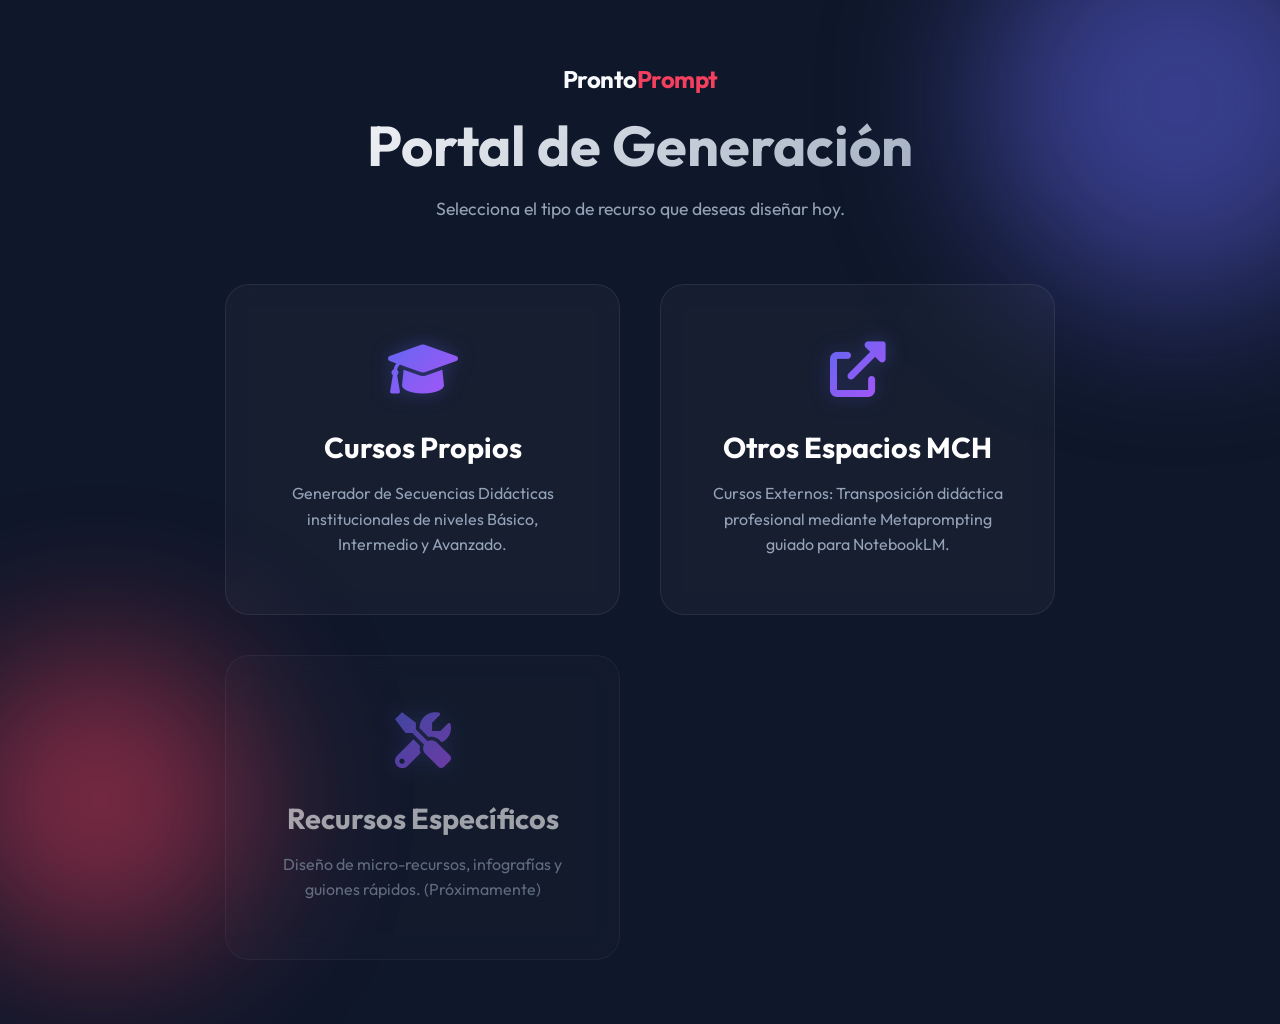
==== commit 5415b732: "Add files via upload" ====
--- a/index.html
+++ b/index.html
@@ -37,9 +37,9 @@
 
             <!-- Cursos Otras Áreas -->
             <a href="otras-areas.html" class="card-portal">
-                <i class="fas fa-shield-virus"></i>
-                <h3>Otras Áreas</h3>
-                <p>Abordaje Integral y preventivo: Estructura de 11 puntos para problemáticas sociales y de salud.</p>
+                <i class="fas fa-external-link-alt"></i>
+                <h3>Otros Espacios MCH</h3>
+                <p>Cursos Externos: Transposición didáctica profesional mediante Metaprompting guiado para NotebookLM.</p>
             </a>
 
             <!-- Recursos Específicos -->
--- a/style.css
+++ b/style.css
@@ -15,6 +15,11 @@
     --glossary-good: #10b981;
 }
 
+.hidden {
+    display: none !important;
+}
+
+
 * {
     margin: 0;
     padding: 0;
@@ -1051,6 +1056,14 @@
     color: #20b2aa;
     background: rgba(32, 178, 170, 0.1);
 }
+
+.ai-link-btn.gpt-edu {
+    color: #fbbc05;
+    background: rgba(251, 188, 5, 0.1);
+    border: 1px solid rgba(251, 188, 5, 0.3);
+    font-weight: 700;
+}
+
 
 .tone-selector {
     display: flex;
@@ -1709,4 +1722,401 @@
     background-clip: text;
     -webkit-text-fill-color: transparent;
 }
+
+/* ========================================================================== */
+/* TABS NAVIGATION */
+/* ========================================================================== */
+
+.tab-navigation {
+    display: flex;
+    justify-content: center;
+    gap: 1rem;
+    margin-bottom: 2rem;
+    flex-wrap: wrap;
+}
+
+.tab-btn {
+    background: rgba(30, 41, 59, 0.6);
+    border: 1px solid var(--border);
+    color: var(--text-muted);
+    padding: 1rem 2rem;
+    border-radius: 100px;
+    font-size: 1.1rem;
+    font-weight: 600;
+    cursor: pointer;
+    transition: all 0.3s cubic-bezier(0.16, 1, 0.3, 1);
+    display: flex;
+    align-items: center;
+    gap: 0.8rem;
+    font-family: 'Outfit', sans-serif;
+}
+
+.tab-btn:hover {
+    background: rgba(30, 41, 59, 0.9);
+    color: var(--text-main);
+    transform: translateY(-2px);
+}
+
+.tab-btn.active {
+    background: linear-gradient(135deg, var(--primary) 0%, #3b82f6 100%);
+    color: white;
+    border-color: transparent;
+    box-shadow: 0 10px 20px -5px rgba(99, 102, 241, 0.4);
+}
+
+.tab-badge {
+    background: var(--accent);
+    color: white;
+    font-size: 0.7rem;
+    padding: 0.2rem 0.6rem;
+    border-radius: 100px;
+    text-transform: uppercase;
+    letter-spacing: 0.5px;
+    margin-left: 0.5rem;
+}
+
+.tab-content {
+    display: none;
+    animation: fadeIn 0.5s ease-out;
+}
+
+.tab-content.active {
+    display: block;
+}
+
+/* ========================================================================== */
+/* NOTEBOOKLM INTEGRATION STYLES */
+/* ========================================================================== */
+
+.nlm-icon-gradient {
+    background: linear-gradient(135deg, #a855f7 0%, #3b82f6 100%);
+    -webkit-background-clip: text;
+    background-clip: text;
+    -webkit-text-fill-color: transparent;
+}
+
+.nlm-workflow-banner {
+    background: rgba(15, 23, 42, 0.6);
+    border: 1px solid var(--border);
+    border-radius: 20px;
+    padding: 2rem;
+    margin-bottom: 2rem;
+    position: relative;
+    overflow: hidden;
+}
+
+.nlm-workflow-banner::before {
+    content: '';
+    position: absolute;
+    top: 0;
+    left: 0;
+    width: 100%;
+    height: 4px;
+    background: linear-gradient(90deg, #a855f7, #3b82f6, #10b981);
+}
+
+.nlm-workflow-steps {
+    display: flex;
+    justify-content: space-between;
+    align-items: center;
+    position: relative;
+    z-index: 1;
+}
+
+.nlm-step {
+    display: flex;
+    flex-direction: column;
+    align-items: center;
+    text-align: center;
+    flex: 1;
+    gap: 0.5rem;
+    opacity: 0.5;
+    transition: all 0.3s ease;
+}
+
+.nlm-step.active, .nlm-step.completed {
+    opacity: 1;
+}
+
+.nlm-step-icon {
+    width: 60px;
+    height: 60px;
+    border-radius: 50%;
+    background: rgba(255, 255, 255, 0.05);
+    border: 2px solid var(--border);
+    display: flex;
+    justify-content: center;
+    align-items: center;
+    font-size: 1.5rem;
+    color: var(--text-muted);
+    transition: all 0.3s ease;
+}
+
+.nlm-step.active .nlm-step-icon {
+    background: rgba(59, 130, 246, 0.1);
+    border-color: #3b82f6;
+    color: #3b82f6;
+    box-shadow: 0 0 20px rgba(59, 130, 246, 0.3);
+}
+
+.nlm-step.completed .nlm-step-icon {
+    background: rgba(16, 185, 129, 0.1);
+    border-color: #10b981;
+    color: #10b981;
+}
+
+.nlm-step-label {
+    font-size: 0.8rem;
+    text-transform: uppercase;
+    letter-spacing: 1px;
+    font-weight: 700;
+    color: var(--text-muted);
+}
+
+.nlm-step.active .nlm-step-label {
+    color: #3b82f6;
+}
+
+.nlm-step.completed .nlm-step-label {
+    color: #10b981;
+}
+
+.nlm-step-desc {
+    font-size: 0.95rem;
+    color: var(--text-main);
+    max-width: 200px;
+    line-height: 1.3;
+}
+
+.nlm-step-connector {
+    color: var(--border);
+    font-size: 1.5rem;
+    opacity: 0.3;
+}
+
+@media (max-width: 768px) {
+    .nlm-workflow-steps {
+        flex-direction: column;
+        gap: 2rem;
+    }
+    .nlm-step-connector {
+        transform: rotate(90deg);
+    }
+}
+
+.nlm-info-card {
+    background: rgba(15, 23, 42, 0.4);
+    border: 1px dashed rgba(255, 255, 255, 0.2);
+    border-radius: 16px;
+    padding: 1.5rem;
+    margin-bottom: 2rem;
+}
+
+.nlm-info-header {
+    display: flex;
+    align-items: center;
+    gap: 0.8rem;
+    margin-bottom: 1.5rem;
+    color: #a855f7;
+}
+
+.nlm-info-header h4 {
+    margin: 0;
+    font-size: 1.1rem;
+}
+
+.nlm-formats-grid {
+    display: grid;
+    grid-template-columns: repeat(auto-fit, minmax(280px, 1fr));
+    gap: 1.5rem;
+    margin-bottom: 1.5rem;
+}
+
+.nlm-format-group {
+    display: flex;
+    align-items: flex-start;
+    gap: 1rem;
+}
+
+.nlm-format-icon {
+    background: rgba(255, 255, 255, 0.05);
+    width: 40px;
+    height: 40px;
+    border-radius: 10px;
+    display: flex;
+    justify-content: center;
+    align-items: center;
+    color: var(--text-main);
+    flex-shrink: 0;
+}
+
+.nlm-format-group div {
+    display: flex;
+    flex-direction: column;
+    gap: 0.3rem;
+}
+
+.nlm-format-group strong {
+    font-size: 0.95rem;
+    color: var(--text-main);
+}
+
+.nlm-format-group span {
+    font-size: 0.8rem;
+    color: var(--text-muted);
+    line-height: 1.4;
+}
+
+.nlm-limits-note {
+    font-size: 0.85rem;
+    color: #f59e0b;
+    display: flex;
+    align-items: center;
+    gap: 0.5rem;
+    background: rgba(245, 158, 11, 0.1);
+    padding: 0.8rem 1rem;
+    border-radius: 8px;
+}
+
+.nlm-form-card {
+    border-color: rgba(59, 130, 246, 0.3) !important;
+}
+
+.nlm-primary-btn {
+    background: linear-gradient(135deg, #a855f7 0%, #3b82f6 100%) !important;
+    box-shadow: 0 10px 20px -5px rgba(168, 85, 247, 0.4) !important;
+}
+
+.nlm-primary-btn:hover {
+    box-shadow: 0 15px 25px -5px rgba(168, 85, 247, 0.6) !important;
+}
+
+.nlm-prompt-block {
+    background: rgba(15, 23, 42, 0.8);
+    border: 1px solid var(--border);
+    border-radius: 16px;
+    padding: 2rem;
+    margin-bottom: 2rem;
+    animation: scaleIn 0.5s ease-out;
+}
+
+.nlm-prompt-header {
+    display: flex;
+    align-items: flex-start;
+    gap: 1.5rem;
+    margin-bottom: 1.5rem;
+    padding-bottom: 1.5rem;
+    border-bottom: 1px solid rgba(255, 255, 255, 0.05);
+}
+
+.nlm-prompt-number {
+    background: linear-gradient(135deg, #a855f7 0%, #3b82f6 100%);
+    color: white;
+    width: 48px;
+    height: 48px;
+    border-radius: 12px;
+    display: flex;
+    justify-content: center;
+    align-items: center;
+    font-size: 1.5rem;
+    font-weight: 700;
+    flex-shrink: 0;
+    box-shadow: 0 4px 15px rgba(168, 85, 247, 0.3);
+}
+
+.nlm-prompt-header h4 {
+    font-size: 1.3rem;
+    color: white;
+    margin-bottom: 0.5rem;
+}
+
+.nlm-prompt-header p {
+    color: var(--text-muted);
+    font-size: 0.95rem;
+    line-height: 1.5;
+    margin: 0;
+}
+
+.nlm-prompt-output {
+    min-height: 200px;
+    border-color: rgba(59, 130, 246, 0.2);
+    margin-bottom: 1.5rem;
+}
+
+.nlm-copy-row {
+    display: flex;
+    justify-content: flex-end;
+    gap: 1rem;
+    align-items: center;
+}
+
+.nlm-copy-btn {
+    display: flex;
+    align-items: center;
+    gap: 0.5rem;
+    background: rgba(255, 255, 255, 0.1) !important;
+    color: white !important;
+    transition: all 0.3s ease;
+}
+
+.nlm-copy-btn:hover {
+    background: rgba(255, 255, 255, 0.2) !important;
+}
+
+.nlm-copy-btn.copied {
+    background: #10b981 !important;
+    border-color: #10b981 !important;
+}
+
+.nlm-open-btn {
+    display: flex;
+    align-items: center;
+    gap: 0.5rem;
+    text-decoration: none;
+    background: #000;
+    color: white;
+    border: 1px solid rgba(255, 255, 255, 0.2);
+    padding: 0.6rem 1.2rem;
+    border-radius: 8px;
+    font-weight: 600;
+    transition: all 0.3s ease;
+}
+
+.nlm-open-btn:hover {
+    background: #111;
+    border-color: rgba(255, 255, 255, 0.4);
+}
+
+.nlm-step-divider {
+    display: flex;
+    align-items: center;
+    justify-content: center;
+    gap: 1.5rem;
+    margin: 3rem 0;
+    opacity: 0.7;
+}
+
+.nlm-divider-line {
+    flex: 1;
+    height: 1px;
+    background: linear-gradient(90deg, transparent, rgba(255, 255, 255, 0.2), transparent);
+}
+
+.nlm-divider-icon {
+    width: 40px;
+    height: 40px;
+    border-radius: 50%;
+    background: rgba(16, 185, 129, 0.1);
+    border: 1px solid rgba(16, 185, 129, 0.4);
+    color: #10b981;
+    display: flex;
+    justify-content: center;
+    align-items: center;
+}
+
+.nlm-divider-text {
+    font-size: 0.9rem;
+    color: var(--text-muted);
+    font-style: italic;
+}
 
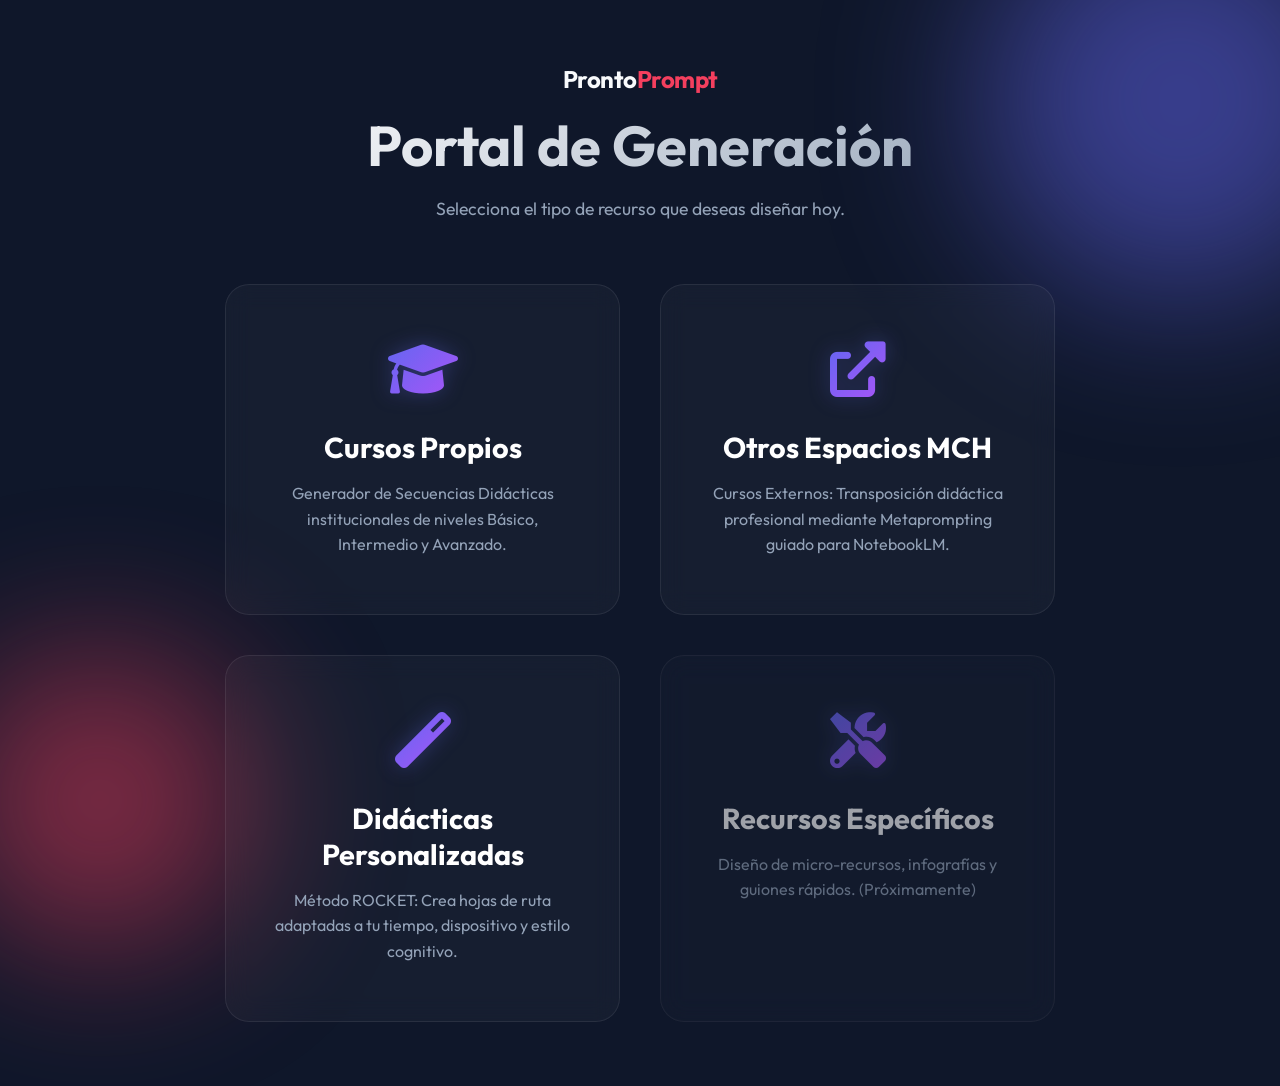
==== commit 311cb359: "Add files via upload" ====
--- a/index.html
+++ b/index.html
@@ -42,6 +42,13 @@
                 <p>Cursos Externos: Transposición didáctica profesional mediante Metaprompting guiado para NotebookLM.</p>
             </a>
 
+            <!-- Didácticas Personalizadas -->
+            <a href="cursos-personalizados.html" class="card-portal">
+                <i class="fas fa-magic"></i>
+                <h3>Didácticas Personalizadas</h3>
+                <p>Método ROCKET: Crea hojas de ruta adaptadas a tu tiempo, dispositivo y estilo cognitivo.</p>
+            </a>
+
             <!-- Recursos Específicos -->
             <div class="card-portal disabled">
                 <i class="fas fa-tools"></i>
--- a/style.css
+++ b/style.css
@@ -572,6 +572,23 @@
     color: white;
     box-shadow: 0 5px 15px rgba(99, 102, 241, 0.4);
     border-color: transparent;
+}
+
+.custom-keyword-input {
+    display: flex;
+    gap: 0.5rem;
+    margin-top: 1rem;
+    max-width: 400px;
+}
+
+.custom-keyword-input input {
+    padding: 0.8rem 1rem;
+    font-size: 0.9rem;
+}
+
+.custom-keyword-input .magic-btn {
+    padding: 0 1.2rem;
+    font-size: 1.2rem;
 }
 
 .tone-selector {
